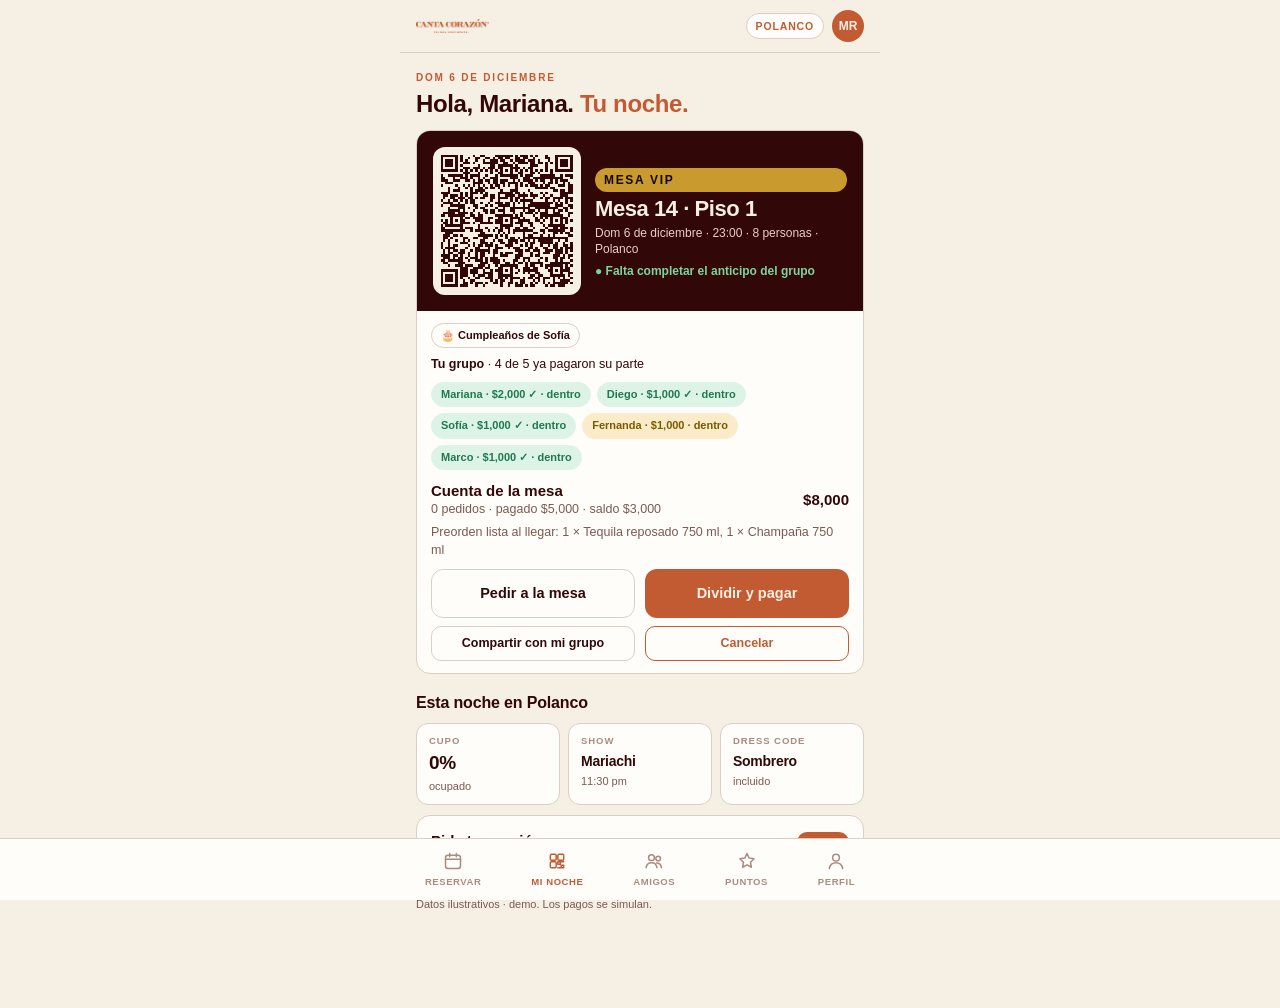
==== cliente/index.html @ 1b64e260 "Demo Canta Corazón: app interna y app del cliente Co-Authored-By: Claude Fable 5.1 <noreply@anthropi" ====
<!doctype html>
<html lang="es-MX">
<head>
<meta charset="utf-8">
<meta name="viewport" content="width=device-width, initial-scale=1, viewport-fit=cover">
<meta name="apple-mobile-web-app-capable" content="yes">
<meta name="apple-mobile-web-app-status-bar-style" content="default">
<meta name="theme-color" content="#F6EFE4">
<title>Canta Corazón · Mi noche</title>
<link rel="manifest" href="manifest.webmanifest">
<link rel="apple-touch-icon" href="../shared/img/apple-touch-icon.png">
<link rel="icon" href="../shared/img/fav.svg">
<link rel="stylesheet" href="../shared/brand.css">
<style>
  body { background: var(--paper); color: var(--ink); }
  #app { max-width: 480px; margin: 0 auto; min-height: 100vh; display: flex; flex-direction: column; background: var(--paper); }
  header.top { position: sticky; top: 0; z-index: 20; background: var(--paper); padding: calc(10px + env(safe-area-inset-top)) 16px 10px 16px; display: flex; align-items: center; justify-content: space-between; border-bottom: 1px solid var(--line); }
  header.top img { height: 14px; display: block; }
  .chip { font-size: 10.5px; font-weight: 700; letter-spacing: .08em; text-transform: uppercase; color: var(--terra); border: 1px solid var(--line); background: var(--white); border-radius: 999px; padding: 5px 9px; }
  .avatar { width: 32px; height: 32px; border-radius: 50%; background: var(--terra); color: var(--paper); font-weight: 800; font-size: 12px; display: grid; place-items: center; border: 0; }
  main { flex: 1; padding: 14px 16px calc(84px + env(safe-area-inset-bottom)) 16px; }
  nav.bottom { position: fixed; bottom: 0; left: 0; right: 0; z-index: 20; background: var(--white); border-top: 1px solid var(--line); padding: 8px 6px calc(8px + env(safe-area-inset-bottom)) 6px; }
  nav.bottom .inner { max-width: 480px; margin: 0 auto; display: flex; justify-content: space-around; }
  nav.bottom button { background: none; border: 0; color: var(--dim); font-size: 9.5px; font-weight: 700; letter-spacing: .06em; text-transform: uppercase; display: flex; flex-direction: column; align-items: center; gap: 4px; padding: 4px 8px; }
  nav.bottom button svg { width: 20px; height: 20px; stroke: currentColor; fill: none; stroke-width: 1.8; stroke-linecap: round; stroke-linejoin: round; }
  nav.bottom button.on { color: var(--terra); }
  h1 { font-size: 24px; line-height: 1.12; font-weight: 800; letter-spacing: -.015em; margin: 6px 0 6px 0; }
  h1 em { font-style: normal; color: var(--terra); }
  h2 { font-size: 16px; font-weight: 800; margin: 18px 0 8px 0; letter-spacing: -.01em; }
  .eyebrow { font-size: 10px; letter-spacing: .18em; text-transform: uppercase; color: var(--terra); font-weight: 700; margin: 4px 0 6px 0; }
  .lead { color: var(--muted); font-size: 14px; margin: 0 0 12px 0; }
  .card { background: var(--white); border: 1px solid var(--line); border-radius: 14px; padding: 14px; }
  .card + .card { margin-top: 10px; }
  .card.ink { background: var(--ink); color: var(--paper); border: 0; }
  .card.salmon { background: var(--salmon); border: 0; }
  .row { display: flex; align-items: center; justify-content: space-between; gap: 10px; }
  .muted { color: var(--muted); } .small { font-size: 12.5px; } .tiny { font-size: 11px; }
  .btn { display: inline-flex; align-items: center; justify-content: center; gap: 8px; border: 0; border-radius: 12px; padding: 13px 16px; font-weight: 700; font-size: 14.5px; background: var(--terra); color: var(--paper); width: 100%; }
  .btn.sec { background: var(--white); color: var(--ink); border: 1px solid var(--line); }
  .btn.ghost { background: transparent; color: var(--terra); border: 1px solid var(--terra); }
  .btn.dark { background: var(--ink); }
  .btn.sm { padding: 8px 12px; font-size: 12.5px; width: auto; border-radius: 10px; }
  .btn:disabled { opacity: .45; }
  .btn.apple { background: #000; color: #fff; }
  .badge { display: inline-block; font-size: 9.5px; letter-spacing: .14em; text-transform: uppercase; font-weight: 800; padding: 4px 9px; border-radius: 999px; }
  .grid2 { display: grid; grid-template-columns: 1fr 1fr; gap: 10px; }
  .grid3 { display: grid; grid-template-columns: 1fr 1fr 1fr; gap: 8px; }
  .kpi { background: var(--white); border: 1px solid var(--line); border-radius: 12px; padding: 10px 12px; }
  .kpi small { display: block; font-size: 9.5px; letter-spacing: .1em; text-transform: uppercase; color: var(--dim); font-weight: 700; margin-bottom: 3px; }
  .kpi b { font-family: var(--num); font-size: 19px; font-weight: 800; letter-spacing: -.02em; }
  .kpi .s { display: block; font-size: 11px; color: var(--muted); margin-top: 2px; }
  .seg { display: flex; background: #EFE3D6; border-radius: 999px; padding: 4px; gap: 2px; }
  .seg button { flex: 1; border: 0; background: transparent; border-radius: 999px; padding: 9px 6px; font-weight: 700; font-size: 12.5px; color: var(--muted); }
  .seg button.on { background: var(--ink); color: var(--paper); }
  .opt { border: 1px solid var(--line); border-radius: 12px; padding: 12px; background: var(--white); display: flex; align-items: center; gap: 10px; }
  .opt.on { border-color: var(--terra); background: #FBEFE8; }
  .opt .dot { width: 12px; height: 12px; border-radius: 50%; flex: 0 0 12px; }
  .opt b { display: block; font-size: 14px; } .opt span { display: block; font-size: 12px; color: var(--muted); }
  .stepper { display: inline-flex; align-items: center; border: 1px solid var(--line); border-radius: 999px; background: var(--white); }
  .stepper button { width: 34px; height: 34px; border: 0; background: transparent; font-size: 18px; color: var(--terra); font-weight: 800; }
  .stepper span { min-width: 28px; text-align: center; font-family: var(--num); font-weight: 800; }
  .item { display: flex; align-items: center; justify-content: space-between; gap: 10px; padding: 10px 0; border-bottom: 1px solid var(--line); }
  .item:last-child { border-bottom: 0; }
  .item .nm b { display: block; font-size: 14px; } .item .nm span { display: block; font-size: 12px; color: var(--muted); }
  .price { font-family: var(--num); font-weight: 800; }
  .plano { background: var(--white); border: 1px solid var(--line); border-radius: 14px; padding: 10px; }
  .plano svg { width: 100%; height: auto; display: block; }
  .leyenda { display: flex; gap: 10px; flex-wrap: wrap; font-size: 11px; color: var(--muted); margin-top: 8px; }
  .leyenda i { display: inline-block; width: 10px; height: 10px; border-radius: 3px; margin-right: 5px; vertical-align: -1px; }
  .qrbox { background: var(--ink); border-radius: 18px; padding: 16px; display: flex; gap: 14px; align-items: center; color: var(--paper); }
  .qrbox .qr { background: var(--paper); border-radius: 12px; padding: 8px; flex: 0 0 auto; }
  .qrbox .qr img, .qrbox .qr canvas { display: block; width: 132px; height: 132px; }
  .qrbox .t b { display: block; font-family: var(--num); font-size: 22px; font-weight: 800; letter-spacing: -.02em; margin-top: 6px; line-height: 1; }
  .qrbox .t span { display: block; font-size: 12px; color: #E9CFC6; margin-top: 5px; line-height: 1.35; }
  .qrbox .t .st { color: #7ED3A0; font-weight: 700; font-size: 12px; margin-top: 6px; }
  .bar { height: 8px; border-radius: 999px; background: #EAD9CC; overflow: hidden; }
  .bar i { display: block; height: 100%; background: var(--terra); }
  .toast { position: fixed; left: 50%; bottom: calc(96px + env(safe-area-inset-bottom)); transform: translateX(-50%); background: var(--ink); color: var(--paper); padding: 10px 16px; border-radius: 999px; font-size: 13px; font-weight: 600; z-index: 60; max-width: 90vw; text-align: center; }
  .sheet-bg { position: fixed; inset: 0; background: rgba(50,7,7,.55); z-index: 50; display: flex; align-items: flex-end; justify-content: center; }
  .sheet { background: var(--paper); width: 100%; max-width: 480px; border-radius: 22px 22px 0 0; padding: 16px 16px calc(18px + env(safe-area-inset-bottom)) 16px; max-height: 88vh; overflow: auto; }
  .sheet.dark { background: #0B0B0B; color: #fff; }
  .handle { width: 42px; height: 5px; border-radius: 3px; background: var(--line); margin: 0 auto 12px auto; }
  .friend { display: flex; align-items: center; gap: 10px; padding: 10px 0; border-bottom: 1px solid var(--line); }
  .friend:last-child { border-bottom: 0; }
  .friend .av { width: 36px; height: 36px; border-radius: 50%; background: var(--salmon); color: var(--ink); font-weight: 800; font-size: 12px; display: grid; place-items: center; flex: 0 0 36px; }
  .friend .nm { flex: 1; } .friend .nm b { display: block; font-size: 14px; } .friend .nm span { display: block; font-size: 12px; color: var(--muted); }
  .check { width: 22px; height: 22px; border-radius: 7px; border: 2px solid var(--line); display: grid; place-items: center; }
  .check.on { background: var(--terra); border-color: var(--terra); color: var(--paper); font-size: 13px; font-weight: 800; }
  .pill { display: inline-block; font-size: 11px; font-weight: 700; padding: 4px 9px; border-radius: 999px; background: var(--white); border: 1px solid var(--line); color: var(--ink); }
  .pill.ok { background: #DDF3E6; border-color: #DDF3E6; color: #1F7A4D; }
  .pill.warn { background: #FBEBC8; border-color: #FBEBC8; color: #7A5A00; }
  .pill.bad { background: #F9D9DB; border-color: #F9D9DB; color: #8B1E25; }
  input.txt, select.txt, textarea.txt { width: 100%; border: 1px solid var(--line); border-radius: 12px; padding: 12px; background: var(--white); color: var(--ink); }
  label.lbl { display: block; font-size: 11px; letter-spacing: .1em; text-transform: uppercase; color: var(--dim); font-weight: 700; margin: 10px 0 5px 0; }
  .steps { display: flex; gap: 6px; margin: 4px 0 12px 0; }
  .steps i { flex: 1; height: 4px; border-radius: 2px; background: var(--line); }
  .steps i.on { background: var(--terra); }
  .empty { text-align: center; color: var(--muted); padding: 30px 10px; }
  .hero { position: relative; border-radius: 16px; overflow: hidden; height: 150px; }
  .hero img { width: 100%; height: 100%; object-fit: cover; display: block; }
  .hero .cap { position: absolute; left: 0; right: 0; bottom: 0; background: var(--ink); color: var(--paper); padding: 8px 12px; font-size: 12px; display: flex; justify-content: space-between; }
  .spin { width: 28px; height: 28px; border: 3px solid #333; border-top-color: #fff; border-radius: 50%; animation: sp 0.9s linear infinite; margin: 0 auto; }
  @keyframes sp { to { transform: rotate(360deg); } }
  .okmark { width: 64px; height: 64px; border-radius: 50%; background: #1F7A4D; color: #fff; display: grid; place-items: center; font-size: 30px; margin: 0 auto; }
  .orderstate { font-size: 11px; font-weight: 700; padding: 3px 8px; border-radius: 999px; background: #EFE3D6; color: var(--muted); }
  .orderstate.preparando { background: #FBEBC8; color: #7A5A00; } .orderstate.entregado { background: #DDF3E6; color: #1F7A4D; } .orderstate.nuevo { background: #F3E4DC; color: var(--rust); }
  .link { color: var(--terra); font-weight: 700; background: none; border: 0; padding: 0; }
</style>
</head>
<body>
<div id="app">
  <header class="top">
    <img src="../shared/img/logo_cream.png" alt="Canta Corazón">
    <div style="display:flex; gap:8px; align-items:center;">
      <span class="chip" id="chipSuc">Polanco</span>
      <button class="avatar" id="btnUser" title="Cambiar de usuario (demo)">M</button>
    </div>
  </header>
  <main id="main"></main>
  <nav class="bottom"><div class="inner" id="nav"></div></nav>
</div>
<div id="overlay"></div>
<div id="toast"></div>

<script src="../shared/vendor/qrcode.min.js"></script>
<script src="../shared/core.js"></script>
<script>
(function () {
  'use strict';
  const $ = (s, r = document) => r.querySelector(s);
  const h = (html) => { const t = document.createElement('template'); t.innerHTML = html.trim(); return t.content.firstChild; };
  const esc = (s) => String(s == null ? '' : s).replace(/[&<>"']/g, c => ({ '&': '&amp;', '<': '&lt;', '>': '&gt;', '"': '&quot;', "'": '&#39;' }[c]));
  const money = CC.money;

  // ── sesión de usuario (por pestaña, para poder ser dos amigos a la vez) ──
  const qsUser = new URLSearchParams(location.search).get('user'); if (qsUser) sessionStorage.setItem('cc_user', qsUser);
  let userId = sessionStorage.getItem('cc_user') || 'c1';
  let sucId = sessionStorage.getItem('cc_suc') || 's1';
  const user = () => CC.cliente(userId) || CC.db.clientes[0];
  const setUser = (id) => { userId = id; sessionStorage.setItem('cc_user', id); render(); };
  const setSuc = (id) => { sucId = id; sessionStorage.setItem('cc_suc', id); render(); };

  let view = location.hash.replace('#', '') || 'noche';
  let toastT = null;
  function toast(msg) { const t = $('#toast'); t.innerHTML = `<div class="toast">${esc(msg)}</div>`; clearTimeout(toastT); toastT = setTimeout(() => t.innerHTML = '', 2600); }
  function sheet(html, dark = false) { const o = $('#overlay'); o.innerHTML = `<div class="sheet-bg" id="sheetBg"><div class="sheet ${dark ? 'dark' : ''}">${dark ? '' : '<div class="handle"></div>'}${html}</div></div>`; $('#sheetBg').addEventListener('click', (e) => { if (e.target.id === 'sheetBg') closeSheet(); }); return o.firstChild; }
  function closeSheet() { $('#overlay').innerHTML = ''; }

  const NAV = [
    ['reservar', 'Reservar', '<svg viewBox="0 0 24 24"><rect x="3" y="5" width="18" height="16" rx="3"/><path d="M8 3v4M16 3v4M3 10h18"/></svg>'],
    ['noche', 'Mi noche', '<svg viewBox="0 0 24 24"><rect x="4" y="4" width="7" height="7" rx="1.5"/><rect x="13" y="4" width="7" height="7" rx="1.5"/><rect x="4" y="13" width="7" height="7" rx="1.5"/><path d="M13 13h3v3h-3zM17 17h3v3h-3zM17 13h3M13 20h3"/></svg>'],
    ['amigos', 'Amigos', '<svg viewBox="0 0 24 24"><circle cx="9" cy="8" r="3.5"/><circle cx="17" cy="9" r="2.8"/><path d="M2.5 20c.5-4 3.5-6 6.5-6s6 2 6.5 6M15 14.5c2.8 0 5.5 1.6 6 5.5"/></svg>'],
    ['recompensas', 'Puntos', '<svg viewBox="0 0 24 24"><path d="M12 3l2.6 5.5 6 .8-4.4 4.2 1.1 6-5.3-2.9L6.7 19.5l1.1-6L3.4 9.3l6-.8z"/></svg>'],
    ['perfil', 'Perfil', '<svg viewBox="0 0 24 24"><circle cx="12" cy="8" r="4"/><path d="M4 21c.8-4.5 4-7 8-7s7.2 2.5 8 7"/></svg>']
  ];
  function renderNav() { $('#nav').innerHTML = NAV.map(([id, l, ic]) => `<button data-v="${id}" class="${view === id ? 'on' : ''}">${ic}<span>${l}</span></button>`).join(''); $('#nav').querySelectorAll('button').forEach(b => b.onclick = () => { view = b.dataset.v; location.hash = view; render(); }); }

  // ── datos derivados del usuario ──
  function misReservasHoy() { const u = user(); return CC.db.reservas.filter(r => r.fecha === CC.hoy() && r.estado !== 'liberada' && (r.clienteId === u.id || (r.grupo || []).some(g => g.clienteId === u.id))); }
  function enLocal(clienteId) { const c = CC.cliente(clienteId); return CC.db.accesos.some(a => a.fecha === CC.hoy() && a.nombre === c.nombre) || CC.db.reservas.some(r => r.fecha === CC.hoy() && r.estado === 'sentada' && (r.clienteId === clienteId || (r.grupo || []).some(g => g.clienteId === clienteId))); }

  // ═══════════════ MI NOCHE ═══════════════
  function vNoche() {
    const u = user(); const res = misReservasHoy(); const s = CC.suc(sucId); const n = CC.M.noche(sucId);
    const parts = [];
    parts.push(`<div class="eyebrow">${esc(CC.fechaLarga(CC.hoy()))}</div><h1>Hola, ${esc(u.nombre.split(' ')[0])}. <em>Tu noche.</em></h1>`);
    if (!res.length) {
      parts.push(`<div class="hero"><img src="../shared/img/meta.jpg" alt=""><div class="cap"><span>${esc(s.nombre)} · esta noche</span><span>Mariachi 11:30 pm</span></div></div>
      <div class="card" style="margin-top:12px;"><b>Todavía no tienes mesa ni cover para hoy.</b><p class="muted small" style="margin:6px 0 12px 0;">Reserva tu mesa en el plano del local, o compra tu cover, y tu QR llega aquí mismo.</p><button class="btn" id="goReservar">Reservar para esta noche</button></div>`);
    }
    res.forEach(r => parts.push(cardReserva(r)));
    parts.push(`<h2>Esta noche en ${esc(s.nombre)}</h2><div class="grid3">
      ${CC.db.config.cupoVisible ? `<div class="kpi"><small>Cupo</small><b class="num">${n.ocupPct.toFixed(0)}%</b><span class="s">ocupado</span></div>` : ''}
      <div class="kpi"><small>Show</small><b style="font-size:14px;">Mariachi</b><span class="s">11:30 pm</span></div>
      <div class="kpi"><small>Dress code</small><b style="font-size:14px;">Sombrero</b><span class="s">incluido</span></div></div>`);
    parts.push(`<div class="card" style="margin-top:10px;"><div class="row"><div><b>Pide tu canción</b><div class="muted small">Una dedicatoria con el mariachi, en pantalla y a tu nombre.</div></div><button class="btn sm" id="btnCancion">${money(CC.prod('x_cancion').precio)}</button></div></div>`);
    parts.push(`<p class="tiny muted" style="margin-top:14px;">Datos ilustrativos · demo. Los pagos se simulan.</p>`);
    $('#main').innerHTML = parts.join('');
    const g = $('#goReservar'); if (g) g.onclick = () => { view = 'reservar'; location.hash = view; render(); };
    $('#btnCancion').onclick = () => sheetCancion();
    res.forEach(r => wireReserva(r));
  }
  function cardReserva(r) {
    const u = user(); const mesa = r.mesaId ? CC.mesa(r.mesaId) : null; const tipo = CC.TIPOS_QR[r.tipo]; const s = CC.suc(r.suc);
    const miParte = (r.grupo || []).find(g => g.clienteId === u.id);
    const soyTitular = r.clienteId === u.id;
    const pagadoTotal = (r.grupo && r.grupo.length) ? r.grupo.reduce((a, g) => a + g.pagado, 0) : r.pagado;
    const cta = CC.M.cuentaMesa(r.id);
    const estadoTxt = r.estado === 'sentada' ? 'Ya estás dentro · mesa asignada' : r.estado === 'confirmada' ? (pagadoTotal >= (r.anticipo || 0) ? 'Anticipo pagado · muestra este QR en la puerta' : 'Falta completar el anticipo del grupo') : r.estado === 'pendiente' ? 'Pago en caja pendiente · tu lugar está apartado' : r.estado;
    return `<div class="card" style="padding:0; overflow:hidden; margin-top:12px;" data-res="${r.id}">
      <div class="qrbox" style="border-radius:0;">
        <div class="qr" id="qr_${r.id}"></div>
        <div class="t"><span class="badge" style="background:${tipo.color}; color:${tipo.texto};">${tipo.nombre}</span>
          <b>${mesa ? 'Mesa ' + mesa.num + ' · Piso ' + mesa.piso : (r.tipo === 'cover' ? 'Cover' : 'Barra')}</b>
          <span>${esc(CC.fechaLarga(r.fecha))} · ${esc(r.hora || '')} · ${r.personas} personas · ${esc(s.nombre)}</span>
          <span class="st">● ${esc(estadoTxt)}</span></div>
      </div>
      <div style="padding:12px 14px;">
        ${r.motivo ? `<div class="pill" style="margin-bottom:8px;">🎂 ${esc(r.motivo)}</div>` : ''}
        ${r.grupo && r.grupo.length ? `<div class="small" style="margin-bottom:8px;"><b>Tu grupo</b> · ${r.grupo.filter(g => g.pagado >= g.parte).length} de ${r.grupo.length} ya pagaron su parte</div>
          <div style="display:flex; gap:6px; flex-wrap:wrap; margin-bottom:10px;">${r.grupo.map(g => { const c = CC.cliente(g.clienteId); return `<span class="pill ${g.pagado >= g.parte ? 'ok' : 'warn'}">${esc(c.nombre.split(' ')[0])} · ${money(g.parte)}${g.pagado >= g.parte ? ' ✓' : ''}${enLocal(g.clienteId) ? ' · dentro' : ''}</span>`; }).join('')}</div>` : ''}
        ${miParte && miParte.pagado < miParte.parte ? `<button class="btn" data-act="pagarparte">Pagar mi parte · ${money(miParte.parte - miParte.pagado)}</button>` : ''}
        ${mesa ? `<div class="row" style="margin-top:8px;"><div><b>Cuenta de la mesa</b><div class="muted small">${cta.items.length} pedidos · pagado ${money(cta.pagado)} · saldo ${money(cta.saldo)}</div></div><b class="price">${money(cta.total)}</b></div>
        ${cta.items.length ? `<div style="margin-top:6px;">${cta.items.slice(-4).map(i => `<div class="item"><div class="nm"><b>${i.cant} × ${esc(i.nombre)}</b><span>${esc(i.hora)} · ${esc((CC.cliente(i.porClienteId) || {}).nombre || '').split(' ')[0]}</span></div><span class="orderstate ${i.estado}">${i.estado}</span></div>`).join('')}</div>` : ''}
        ${(r.preorden || []).length ? `<div class="small muted" style="margin-top:6px;">Preorden lista al llegar: ${r.preorden.map(p => p.cant + ' × ' + esc(CC.prod(p.prodId).nombre)).join(', ')}</div>` : ''}
        <div class="grid2" style="margin-top:10px;">
          <button class="btn sec" data-act="pedir">Pedir a la mesa</button>
          <button class="btn" data-act="cuenta">Dividir y pagar</button>
        </div>` : ''}
        <div class="grid2" style="margin-top:8px;">
          <button class="btn sec sm" data-act="compartir" style="width:100%;">Compartir con mi grupo</button>
          ${soyTitular && r.estado !== 'sentada' ? `<button class="btn ghost sm" data-act="cancelar" style="width:100%;">Cancelar</button>` : `<button class="btn ghost sm" data-act="wallet" style="width:100%;">Agregar a Wallet</button>`}
        </div>
      </div></div>`;
  }
  async function wireReserva(r) {
    const el = $(`[data-res="${r.id}"]`); if (!el) return;
    const box = $(`#qr_${r.id}`); const token = await CC.tokenQR(r); box.innerHTML = '';
    new QRCode(box, { text: token, width: 132, height: 132, colorDark: '#320707', colorLight: '#F6EFE4', correctLevel: QRCode.CorrectLevel.M });
    box.title = token;
    el.querySelectorAll('[data-act]').forEach(b => b.onclick = () => {
      const a = b.dataset.act;
      if (a === 'pedir') sheetPedir(r);
      if (a === 'cuenta') sheetCuenta(r);
      if (a === 'pagarparte') { const g = r.grupo.find(x => x.clienteId === user().id); sheetPago(g.parte - g.pagado, 'Tu parte de la mesa ' + (CC.mesa(r.mesaId) || {}).num, (metodo, estado) => { g.pagado = g.parte; g.metodo = metodo; CC.registrarPago({ suc: r.suc, clienteId: user().id, reservaId: r.id, concepto: 'Parte de mesa ' + (CC.mesa(r.mesaId) || {}).num, monto: g.parte, metodo, estado }); if (r.grupo.every(x => x.pagado >= x.parte)) r.pagado = r.anticipo; CC.save(); toast('Listo, tu parte quedó pagada'); render(); }); }
      if (a === 'compartir') { const url = location.href.split('#')[0] + '#noche'; if (navigator.share) navigator.share({ title: 'Nuestra mesa en Canta Corazón', text: 'Mesa ' + (CC.mesa(r.mesaId) || {}).num + ' esta noche. Entra con tu QR desde la app.', url }).catch(() => { }); else { navigator.clipboard && navigator.clipboard.writeText(url); toast('Link copiado para tu grupo'); } }
      if (a === 'wallet') toast('En la fase real: pase para Apple Wallet y Google Wallet');
      if (a === 'cancelar') { if (confirm('¿Cancelar tu reserva? El anticipo se devuelve según la política del local.')) { r.estado = 'liberada'; CC.log('app', 'Reserva cancelada ' + r.nombre); CC.save(); toast('Reserva cancelada'); render(); } }
    });
  }

  // ═══════════════ PEDIR A LA MESA ═══════════════
  function sheetPedir(r) {
    const cats = [['trago', 'Coctelería'], ['botella', 'Botellas'], ['cerveza', 'Cerveza y más'], ['comida', 'Cocina'], ['extra', 'Extras']];
    let cat = 'trago'; const carrito = {};
    const draw = () => {
      const prods = CC.db.productos.filter(p => p.cat === cat && p.id !== 'x_cancion');
      const total = Object.entries(carrito).reduce((a, [id, c]) => a + CC.prod(id).precio * c, 0);
      $('#sheetBody').innerHTML = `<div class="seg" style="margin-bottom:10px; overflow:auto;">${cats.map(([id, l]) => `<button data-cat="${id}" class="${cat === id ? 'on' : ''}">${l}</button>`).join('')}</div>
        ${prods.map(p => `<div class="item"><div class="nm"><b>${esc(p.nombre)}</b><span>${esc(p.desc || '')} ${p.desc ? '· ' : ''}${money(p.precio)}</span></div><div class="stepper"><button data-m="${p.id}">−</button><span>${carrito[p.id] || 0}</span><button data-p="${p.id}">+</button></div></div>`).join('')}
        <button class="btn" id="btnPedir" ${total ? '' : 'disabled'} style="margin-top:12px;">Pedir ahora · ${money(total)}</button>
        <p class="tiny muted" style="text-align:center; margin:8px 0 0 0;">Llega a tu mesa sin llamar a un mesero. Se carga a la cuenta de la mesa.</p>`;
      $('#sheetBody').querySelectorAll('[data-cat]').forEach(b => b.onclick = () => { cat = b.dataset.cat; draw(); });
      $('#sheetBody').querySelectorAll('[data-p]').forEach(b => b.onclick = () => { carrito[b.dataset.p] = (carrito[b.dataset.p] || 0) + 1; draw(); });
      $('#sheetBody').querySelectorAll('[data-m]').forEach(b => b.onclick = () => { if (carrito[b.dataset.m]) { carrito[b.dataset.m]--; if (!carrito[b.dataset.m]) delete carrito[b.dataset.m]; } draw(); });
      const bp = $('#btnPedir'); if (bp) bp.onclick = () => { const items = Object.entries(carrito).map(([id, c]) => ({ prodId: id, cant: c, precio: CC.prod(id).precio, porClienteId: user().id })); CC.crearPedido({ suc: r.suc, mesaId: r.mesaId, reservaId: r.id, items, origen: 'app' }); closeSheet(); toast('Pedido enviado a la barra'); render(); };
    };
    sheet(`<div class="row"><b>Pedir a la mesa ${(CC.mesa(r.mesaId) || {}).num}</b><button class="link" id="cls">Cerrar</button></div><div id="sheetBody" style="margin-top:8px;"></div>`);
    $('#cls').onclick = closeSheet; draw();
  }

  // ═══════════════ DIVIDIR Y PAGAR ═══════════════
  function sheetCuenta(r) {
    const cta = CC.M.cuentaMesa(r.id); const grupo = (r.grupo && r.grupo.length ? r.grupo.map(g => g.clienteId) : [r.clienteId]);
    let modo = 'iguales'; let propina = 10;
    const draw = () => {
      const saldo = cta.saldo; const porPersona = saldo / grupo.length; const tip = saldo * propina / 100;
      const porConsumo = {}; grupo.forEach(id => porConsumo[id] = 0); cta.items.forEach(i => { if (porConsumo[i.porClienteId] != null) porConsumo[i.porClienteId] += i.precio * i.cant; else porConsumo[r.clienteId] += i.precio * i.cant; });
      const miMonto = modo === 'iguales' ? porPersona : (porConsumo[user().id] || 0);
      $('#sheetBody').innerHTML = `<div class="card" style="margin-bottom:10px;"><div class="row"><span class="muted">Consumo de la mesa</span><b class="price">${money(cta.total)}</b></div><div class="row"><span class="muted">Ya pagado (anticipo y partes)</span><b class="price">${money(cta.pagado)}</b></div><div class="row" style="border-top:1px solid var(--line); padding-top:8px; margin-top:6px;"><b>Saldo</b><b class="price">${money(saldo)}</b></div></div>
        <label class="lbl">Cómo dividimos</label>
        <div class="seg"><button data-modo="iguales" class="${modo === 'iguales' ? 'on' : ''}">Partes iguales</button><button data-modo="consumo" class="${modo === 'consumo' ? 'on' : ''}">Lo que cada quien pidió</button></div>
        <div style="margin-top:10px;">${grupo.map(id => { const c = CC.cliente(id); const m = modo === 'iguales' ? porPersona : porConsumo[id]; return `<div class="friend"><div class="av">${CC.iniciales(c.nombre)}</div><div class="nm"><b>${esc(c.nombre)}${id === user().id ? ' (tú)' : ''}</b><span>${modo === 'iguales' ? '1 de ' + grupo.length : 'Por consumo'}</span></div><b class="price">${money(m)}</b></div>`; }).join('')}</div>
        <label class="lbl">Propina</label><div class="seg">${[0, 10, 15, 20].map(p => `<button data-tip="${p}" class="${propina === p ? 'on' : ''}">${p}%</button>`).join('')}</div>
        <button class="btn" id="btnPagar" style="margin-top:12px;" ${saldo <= 0 ? 'disabled' : ''}>Pagar mi parte · ${money(miMonto + miMonto * propina / 100)}</button>
        <button class="btn sec" id="btnSolic" style="margin-top:8px;">Pedir a cada quien su parte</button>
        <p class="tiny muted" style="text-align:center; margin:8px 0 0 0;">Cada quien paga con su método. Si alguien no paga en 48 horas, el saldo recae en el anfitrión.</p>`;
      $('#sheetBody').querySelectorAll('[data-modo]').forEach(b => b.onclick = () => { modo = b.dataset.modo; draw(); });
      $('#sheetBody').querySelectorAll('[data-tip]').forEach(b => b.onclick = () => { propina = Number(b.dataset.tip); draw(); });
      $('#btnPagar').onclick = () => { closeSheet(); sheetPago(miMonto + miMonto * propina / 100, 'Mi parte de la cuenta · mesa ' + (CC.mesa(r.mesaId) || {}).num, (metodo, estado) => { CC.registrarPago({ suc: r.suc, clienteId: user().id, reservaId: r.id, concepto: 'Cuenta mesa ' + (CC.mesa(r.mesaId) || {}).num, monto: Math.round(miMonto), metodo, estado, propina: Math.round(miMonto * propina / 100) }); toast('Pago registrado'); render(); }); };
      $('#btnSolic').onclick = () => { closeSheet(); toast('Solicitudes enviadas a tu grupo por WhatsApp'); };
    };
    sheet(`<div class="row"><b>Dividir y pagar</b><button class="link" id="cls">Cerrar</button></div><div id="sheetBody" style="margin-top:8px;"></div>`);
    $('#cls').onclick = closeSheet; draw();
  }

  // ═══════════════ PAGO (simulado) ═══════════════
  function sheetPago(monto, concepto, onOk) {
    const draw = (metodo) => {
      const body = $('#payBody');
      if (metodo === 'applepay') { body.innerHTML = `<div class="sheet dark" style="padding:0; background:transparent;"><div style="background:#0B0B0B; border-radius:18px; padding:18px; color:#fff;"><div class="row"><b style="font-size:16px;"> Pay</b><span class="small" style="color:#aaa;">•••• 4821</span></div><div class="row" style="margin-top:14px; border-top:1px solid #222; padding-top:12px;"><span style="color:#aaa;">Canta Corazón</span><b class="price" style="font-size:20px;">${money(monto)}</b></div><div class="small" style="color:#aaa; margin-top:4px;">${esc(concepto)}</div><div id="payState" style="margin-top:18px; text-align:center;"><button class="btn apple" id="btnFace" style="background:#fff; color:#000;">Confirmar con Face ID</button></div></div></div>`; $('#btnFace').onclick = () => { $('#payState').innerHTML = '<div class="spin"></div><div class="small" style="color:#aaa; margin-top:8px;">Procesando…</div>'; setTimeout(() => { $('#payState').innerHTML = '<div class="okmark">✓</div><div style="margin-top:8px; font-weight:700;">Listo</div>'; setTimeout(() => { closeSheet(); onOk('applepay', 'aprobado'); }, 700); }, 1300); }; }
      if (metodo === 'tarjeta') { body.innerHTML = `<label class="lbl">Número de tarjeta</label><input class="txt" value="4242 4242 4242 4242"><div class="grid2"><div><label class="lbl">Vence</label><input class="txt" value="09/29"></div><div><label class="lbl">CVV</label><input class="txt" value="•••"></div></div><button class="btn" id="btnCard" style="margin-top:12px;">Pagar ${money(monto)}</button>`; $('#btnCard').onclick = () => { $('#btnCard').innerHTML = 'Procesando…'; setTimeout(() => { closeSheet(); onOk('tarjeta', 'aprobado'); }, 1200); }; }
      if (metodo === 'spei') { body.innerHTML = `<div class="card"><div class="small muted">Transfiere a</div><b>CLABE 012 180 0015 4321 8765 43</b><div class="small muted" style="margin-top:6px;">Referencia</div><b class="num">CC-${String(Date.now()).slice(-6)}</b><div class="small muted" style="margin-top:6px;">Monto exacto</div><b class="price">${money(monto)}</b></div><button class="btn" id="btnSpei" style="margin-top:12px;">Ya transferí</button><p class="tiny muted" style="text-align:center; margin-top:8px;">Se confirma automáticamente al llegar el depósito.</p>`; $('#btnSpei').onclick = () => { closeSheet(); onOk('spei', 'aprobado'); }; }
      if (metodo === 'efectivo') { body.innerHTML = `<div class="card"><b>Pagas en caja al llegar</b><p class="small muted" style="margin:6px 0 0 0;">Tu lugar queda apartado hasta las 11:00 pm. El cajero confirma el pago en el sistema y tu QR se activa por completo.</p></div><button class="btn" id="btnCash" style="margin-top:12px;">Apartar y pagar en caja</button>`; $('#btnCash').onclick = () => { closeSheet(); onOk('efectivo', 'pendiente_caja'); }; }
    };
    sheet(`<div class="row"><b>Pagar ${money(monto)}</b><button class="link" id="cls">Cerrar</button></div><div class="small muted">${esc(concepto)}</div>
      <div class="grid2" style="margin-top:12px;"><button class="btn apple" data-pm="applepay"> Pay</button><button class="btn sec" data-pm="tarjeta">Tarjeta</button><button class="btn sec" data-pm="spei">Transferencia SPEI</button><button class="btn sec" data-pm="efectivo">Efectivo en caja</button></div>
      <div id="payBody" style="margin-top:12px;"></div>`);
    $('#cls').onclick = closeSheet;
    document.querySelectorAll('[data-pm]').forEach(b => b.onclick = () => draw(b.dataset.pm));
    draw('applepay');
  }

  // ═══════════════ CANCIÓN ═══════════════
  function sheetCancion() {
    const res = misReservasHoy().find(r => r.mesaId);
    sheet(`<div class="row"><b>Pide tu canción</b><button class="link" id="cls">Cerrar</button></div>
      <label class="lbl">Canción</label><input class="txt" id="cSong" placeholder="Amor eterno, El Rey, Como la flor…">
      <label class="lbl">Dedicatoria (aparece en pantalla)</label><textarea class="txt" id="cDed" rows="2" placeholder="Para Sofía, de todos nosotros"></textarea>
      <button class="btn" id="cGo" style="margin-top:12px;">Pedir con el mariachi · ${money(CC.prod('x_cancion').precio)}</button>`);
    $('#cls').onclick = closeSheet;
    $('#cGo').onclick = () => { const song = $('#cSong').value.trim(); if (!song) { toast('Escribe la canción'); return; } closeSheet(); sheetPago(CC.prod('x_cancion').precio, 'Dedicatoria: ' + song, (metodo, estado) => { CC.db.canciones.push({ id: CC.uid('sg'), suc: sucId, mesaId: res ? res.mesaId : null, cancion: song, dedicatoria: $('#cDed') ? '' : '', monto: CC.prod('x_cancion').precio, estado: 'en cola', hora: CC.ahoraHM(), clienteId: user().id }); CC.registrarPago({ suc: sucId, clienteId: user().id, reservaId: res ? res.id : null, concepto: 'Dedicatoria: ' + song, monto: CC.prod('x_cancion').precio, metodo, estado }); CC.save(); toast('Tu canción entró a la cola del mariachi'); render(); }); };
  }

  // ═══════════════ RESERVAR ═══════════════
  const R = { paso: 1, suc: null, tipo: 'mesa', personas: 4, piso: 1, mesaId: null, pre: {}, amigos: [], hora: '22:30', motivo: '' };
  function vReservar() {
    R.suc = R.suc || sucId; const s = CC.suc(R.suc);
    const pasos = ['Qué', 'Dónde', 'Preorden', 'Grupo y pago'];
    let body = `<div class="eyebrow">Reservar · ${esc(CC.fechaLarga(CC.hoy()))}</div><h1>${R.paso === 1 ? 'Tu noche, <em>a tu medida.</em>' : R.paso === 2 ? 'Escoge tu mesa <em>en el plano.</em>' : R.paso === 3 ? 'Botellas listas <em>al llegar.</em>' : 'Divide y <em>paga.</em>'}</h1>
      <div class="steps">${pasos.map((p, i) => `<i class="${i < R.paso ? 'on' : ''}"></i>`).join('')}</div>`;
    if (R.paso === 1) {
      body += `<label class="lbl">Sucursal</label><div class="seg">${CC.SUCURSALES().map(x => `<button data-suc="${x.id}" class="${R.suc === x.id ? 'on' : ''}">${esc(x.nombre)}</button>`).join('')}</div>
        <label class="lbl">Qué quieres</label>
        <div style="display:grid; gap:8px;">${[['cover', 'Cover', 'Entrada general · ' + money(CC.PRECIOS().cover)], ['barra', 'Barra', 'Acceso con consumo en barra · ' + money(CC.PRECIOS().barra)], ['mesa', 'Mesa', 'Anticipo desde ' + money(3000) + ' · consumo mínimo'], ['vip', 'Mesa VIP', 'Anticipo desde ' + money(6000) + ' · frente al escenario o salón']].map(([id, n, d]) => `<div class="opt ${R.tipo === id ? 'on' : ''}" data-tipo="${id}"><span class="dot" style="background:${CC.TIPOS_QR[id].color}"></span><div><b>${n}</b><span>${d}</span></div></div>`).join('')}</div>
        <label class="lbl">Cuántos van</label><div class="row"><div class="stepper"><button id="pMenos">−</button><span id="pNum">${R.personas}</span><button id="pMas">+</button></div><div class="small muted">Incluyéndote</div></div>
        <label class="lbl">Hora de llegada</label><div class="seg">${['21:00', '22:30', '23:30', '00:30'].map(hh => `<button data-hora="${hh}" class="${R.hora === hh ? 'on' : ''}">${hh}</button>`).join('')}</div>
        <label class="lbl">Motivo (opcional)</label><input class="txt" id="motivo" placeholder="Cumpleaños, despecho, celebración…" value="${esc(R.motivo)}">
        <button class="btn" id="next" style="margin-top:14px;">Continuar</button>`;
    }
    if (R.paso === 2) {
      const pisos = Array.from({ length: s.pisos }, (_, i) => i + 1);
      body += `<div class="seg" style="margin-bottom:10px;">${pisos.map(p => `<button data-piso="${p}" class="${R.piso === p ? 'on' : ''}">Piso ${p}</button>`).join('')}</div>
        <div class="plano">${svgPlano(R.suc, R.piso, R.mesaId, true)}<div class="leyenda"><span><i style="background:var(--white); border:1px solid var(--terra);"></i>Libre</span><span><i style="background:var(--salmon);"></i>Apartada</span><span><i style="background:var(--ink);"></i>Ocupada</span><span><i style="background:var(--white); border:2px solid var(--gold);"></i>VIP</span><span><i style="background:var(--terra);"></i>Tu selección</span></div></div>
        <div id="mesaInfo" style="margin-top:10px;">${R.mesaId ? infoMesa(CC.mesa(R.mesaId)) : '<div class="card muted small">Toca una mesa libre para ver capacidad, consumo mínimo y anticipo.</div>'}</div>
        <div class="grid2" style="margin-top:12px;"><button class="btn sec" id="back">Atrás</button><button class="btn" id="next" ${R.mesaId ? '' : 'disabled'}>Continuar</button></div>`;
    }
    if (R.paso === 3) {
      const prods = CC.db.productos.filter(p => p.cat === 'botella' || p.id === 'x_sombrero' || p.id === 'x_pastel');
      const total = Object.entries(R.pre).reduce((a, [id, c]) => a + CC.prod(id).precio * c, 0);
      body += `<p class="lead">Lo que pidas ahora te espera servido en la mesa. Cuenta para tu consumo mínimo.</p>
        ${prods.map(p => `<div class="item"><div class="nm"><b>${esc(p.nombre)}</b><span>${money(p.precio)}${p.cat === 'botella' ? ' · preventa' : ''}</span></div><div class="stepper"><button data-m="${p.id}">−</button><span>${R.pre[p.id] || 0}</span><button data-p="${p.id}">+</button></div></div>`).join('')}
        <div class="row" style="margin-top:10px;"><b>Preorden</b><b class="price">${money(total)}</b></div>
        <div class="grid2" style="margin-top:12px;"><button class="btn sec" id="back">Atrás</button><button class="btn" id="next">${total ? 'Continuar' : 'Sin preorden, continuar'}</button></div>`;
    }
    if (R.paso === 4) {
      const mesa = R.mesaId ? CC.mesa(R.mesaId) : null; const u = user();
      const anticipo = mesa ? mesa.anticipo : (R.tipo === 'cover' ? CC.PRECIOS().cover * R.personas : CC.PRECIOS().barra * R.personas);
      const pre = Object.entries(R.pre).reduce((a, [id, c]) => a + CC.prod(id).precio * c, 0);
      const total = anticipo + pre; const n = 1 + R.amigos.length; const parte = Math.ceil(total / n);
      body += `<div class="card"><div class="row"><div><b>${mesa ? 'Mesa ' + mesa.num + ' · Piso ' + mesa.piso + (mesa.salon ? ' · ' + mesa.salon : '') : CC.TIPOS_QR[R.tipo].nombre}</b><div class="small muted">${esc(s.nombre)} · ${R.hora} · ${R.personas} personas</div></div><span class="badge" style="background:${CC.TIPOS_QR[mesa ? mesa.tipo : R.tipo].color}; color:${CC.TIPOS_QR[mesa ? mesa.tipo : R.tipo].texto}">${CC.TIPOS_QR[mesa ? mesa.tipo : R.tipo].nombre}</span></div>
        <div class="item" style="margin-top:6px;"><span class="muted">${mesa ? 'Anticipo de mesa' : 'Accesos'}</span><b class="price">${money(anticipo)}</b></div>
        ${pre ? `<div class="item"><span class="muted">Preorden</span><b class="price">${money(pre)}</b></div>` : ''}
        <div class="item"><b>Total a pagar hoy</b><b class="price">${money(total)}</b></div>
        ${mesa ? `<div class="tiny muted" style="margin-top:6px;">Consumo mínimo de la mesa: ${money(mesa.minimo)}. El anticipo y la preorden cuentan.</div>` : ''}</div>
        <h2>Dividir con amigos</h2>
        <div class="card" style="padding:6px 14px;">${u.amigos.map(id => { const c = CC.cliente(id); const on = R.amigos.includes(id); return `<div class="friend" data-amigo="${id}"><div class="av">${CC.iniciales(c.nombre)}</div><div class="nm"><b>${esc(c.nombre)}</b><span>${c.nivel === 'vip' ? 'Cliente VIP · ' : ''}${c.visitas} visitas</span></div><div class="check ${on ? 'on' : ''}">${on ? '✓' : ''}</div></div>`; }).join('')}</div>
        <div class="card salmon" style="margin-top:10px;"><div class="row"><div><b>${n === 1 ? 'Pagas todo tú' : 'Entre ' + n + ' personas'}</b><div class="small">${n === 1 ? 'Puedes dividir después desde Mi noche.' : 'Tú pagas tu parte ahora; a cada amigo le llega su solicitud por WhatsApp y en su app.'}</div></div><b class="price">${money(parte)}<span class="small" style="font-weight:600;"> c/u</span></b></div></div>
        <div class="grid2" style="margin-top:12px;"><button class="btn sec" id="back">Atrás</button><button class="btn" id="pay">Pagar ${money(parte)}</button></div>`;
    }
    $('#main').innerHTML = body;
    // wiring
    document.querySelectorAll('[data-suc]').forEach(b => b.onclick = () => { R.suc = b.dataset.suc; R.mesaId = null; R.piso = 1; setSuc(R.suc); });
    document.querySelectorAll('[data-tipo]').forEach(b => b.onclick = () => { R.tipo = b.dataset.tipo; render(); });
    document.querySelectorAll('[data-hora]').forEach(b => b.onclick = () => { R.hora = b.dataset.hora; render(); });
    document.querySelectorAll('[data-piso]').forEach(b => b.onclick = () => { R.piso = Number(b.dataset.piso); R.mesaId = null; render(); });
    const pm = $('#pMenos'), pp = $('#pMas'); if (pm) pm.onclick = () => { R.personas = Math.max(1, R.personas - 1); render(); }; if (pp) pp.onclick = () => { R.personas = Math.min(16, R.personas + 1); render(); };
    const mo = $('#motivo'); if (mo) mo.oninput = () => R.motivo = mo.value;
    document.querySelectorAll('[data-p]').forEach(b => b.onclick = () => { R.pre[b.dataset.p] = (R.pre[b.dataset.p] || 0) + 1; render(); });
    document.querySelectorAll('[data-m]').forEach(b => b.onclick = () => { if (R.pre[b.dataset.m]) { R.pre[b.dataset.m]--; if (!R.pre[b.dataset.m]) delete R.pre[b.dataset.m]; } render(); });
    document.querySelectorAll('[data-amigo]').forEach(b => b.onclick = () => { const id = b.dataset.amigo; R.amigos = R.amigos.includes(id) ? R.amigos.filter(x => x !== id) : R.amigos.concat(id); render(); });
    document.querySelectorAll('[data-mesa]').forEach(el => el.addEventListener('click', () => { const m = CC.mesa(el.dataset.mesa); if (estadoMesa(m) !== 'libre') { toast('Esa mesa ya está ' + estadoMesa(m)); return; } R.mesaId = m.id; R.tipo = m.tipo; render(); }));
    const nx = $('#next'); if (nx) nx.onclick = () => { if (R.paso === 1 && (R.tipo === 'cover' || R.tipo === 'barra')) { R.mesaId = null; R.paso = 4; } else R.paso++; render(); };
    const bk = $('#back'); if (bk) bk.onclick = () => { if (R.paso === 4 && (R.tipo === 'cover' || R.tipo === 'barra')) R.paso = 1; else R.paso--; render(); };
    const py = $('#pay'); if (py) py.onclick = confirmarReserva;
  }
  function estadoMesa(m) { const r = CC.db.reservas.find(x => x.mesaId === m.id && x.fecha === CC.hoy() && (x.estado === 'confirmada' || x.estado === 'sentada' || x.estado === 'pendiente')); if (!r) return 'libre'; return r.estado === 'sentada' ? 'ocupada' : 'apartada'; }
  function infoMesa(m) { return `<div class="card"><div class="row"><div><b>Mesa ${m.num} · Piso ${m.piso}${m.salon ? ' · ' + esc(m.salon) : ''}</b><div class="small muted">Hasta ${m.cap} personas · ${CC.TIPOS_QR[m.tipo].nombre}</div></div><span class="badge" style="background:${CC.TIPOS_QR[m.tipo].color}; color:${CC.TIPOS_QR[m.tipo].texto}">${CC.TIPOS_QR[m.tipo].nombre}</span></div><div class="grid2" style="margin-top:8px;"><div class="kpi"><small>Anticipo</small><b class="num">${money(m.anticipo)}</b></div><div class="kpi"><small>Consumo mínimo</small><b class="num">${money(m.minimo)}</b></div></div></div>`; }
  function svgPlano(suc, piso, selId, interactivo) {
    const mesas = CC.db.mesas.filter(m => m.suc === suc && m.piso === piso);
    const f = (v) => (v * 3.6).toFixed(1); // 100 -> 360 unidades
    let out = `<svg viewBox="0 0 360 330" xmlns="http://www.w3.org/2000/svg">
      <rect x="0" y="0" width="360" height="330" rx="14" fill="#F6EFE4"/>
      <rect x="90" y="6" width="180" height="28" rx="8" fill="#320707"/><text x="180" y="24" text-anchor="middle" font-size="11" font-weight="700" fill="#F6EFE4" font-family="Montserrat, sans-serif">${piso === 1 ? 'BARRA Y ESCENARIO' : 'BALCÓN · SALONES'}</text>
      ${piso === 1 ? '<rect x="120" y="96" width="120" height="50" rx="12" fill="#EFE3D6"/><text x="180" y="125" text-anchor="middle" font-size="10" fill="#A88C82" font-family="Montserrat, sans-serif">PISTA · CORO</text>' : ''}
      <rect x="150" y="302" width="60" height="22" rx="6" fill="#EFE3D6"/><text x="180" y="317" text-anchor="middle" font-size="9" fill="#A88C82" font-family="Montserrat, sans-serif">ENTRADA</text>`;
    mesas.forEach(m => {
      const est = estadoMesa(m); const sel = m.id === selId;
      const fill = sel ? '#C25B32' : est === 'ocupada' ? '#320707' : est === 'apartada' ? '#F3C8B4' : '#FFFDF9';
      const stroke = sel ? '#C25B32' : m.tipo === 'vip' ? '#C99A2E' : '#C25B32';
      const txt = sel || est === 'ocupada' ? '#F6EFE4' : '#320707';
      const x = f(m.x) - f(m.w) / 2, y = f(m.y) - f(m.h) / 2 + 20, w = f(m.w), hh = f(m.h);
      out += `<g ${interactivo ? `data-mesa="${m.id}" style="cursor:pointer"` : ''}><rect x="${x}" y="${y}" width="${w}" height="${hh}" rx="${m.salon ? 8 : 16}" fill="${fill}" stroke="${stroke}" stroke-width="${m.tipo === 'vip' ? 2.5 : 1.5}"/><text x="${Number(x) + Number(w) / 2}" y="${Number(y) + Number(hh) / 2 + 4}" text-anchor="middle" font-size="${m.salon ? 10 : 11}" font-weight="800" fill="${txt}" font-family="Inter Tight, Montserrat, sans-serif">${m.salon ? m.salon.split(' ')[1] : m.num}</text></g>`;
    });
    return out + '</svg>';
  }
  function confirmarReserva() {
    const s = CC.suc(R.suc); const mesa = R.mesaId ? CC.mesa(R.mesaId) : null; const u = user();
    const anticipo = mesa ? mesa.anticipo : (R.tipo === 'cover' ? CC.PRECIOS().cover * R.personas : CC.PRECIOS().barra * R.personas);
    const pre = Object.entries(R.pre).reduce((a, [id, c]) => a + CC.prod(id).precio * c, 0);
    const total = anticipo + pre; const n = 1 + R.amigos.length; const parte = Math.ceil(total / n);
    sheetPago(parte, (mesa ? 'Anticipo mesa ' + mesa.num : CC.TIPOS_QR[R.tipo].nombre) + ' · ' + s.nombre, (metodo, estado) => {
      const grupo = n > 1 ? [{ clienteId: u.id, parte, pagado: parte, metodo }].concat(R.amigos.map(id => ({ clienteId: id, parte, pagado: 0 }))) : [];
      const r = CC.crearReserva({ suc: R.suc, hora: R.hora, tipo: mesa ? mesa.tipo : R.tipo, mesaId: mesa ? mesa.id : null, clienteId: u.id, nombre: u.nombre, personas: R.personas, estado: estado === 'pendiente_caja' ? 'pendiente' : 'confirmada', anticipo: total, pagado: n > 1 ? parte : total, metodo, origen: 'app', grupo, preorden: Object.entries(R.pre).map(([id, c]) => ({ prodId: id, cant: c })), motivo: R.motivo });
      CC.registrarPago({ suc: R.suc, clienteId: u.id, reservaId: r.id, concepto: (mesa ? 'Anticipo mesa ' + mesa.num : CC.TIPOS_QR[R.tipo].nombre) + (n > 1 ? ' (grupo)' : ''), monto: parte, metodo, estado });
      if (mesa) { u.visitas += 0; } u.puntos += Math.round(parte / 10); CC.save();
      R.paso = 1; R.mesaId = null; R.pre = {}; R.amigos = []; R.motivo = '';
      toast(n > 1 ? 'Listo. Tu QR está en Mi noche; a tus amigos les llegó su parte.' : 'Listo. Tu QR está en Mi noche.');
      view = 'noche'; location.hash = view; render();
    });
  }

  // ═══════════════ AMIGOS ═══════════════
  function vAmigos() {
    const u = user(); const pend = misReservasHoy().flatMap(r => (r.grupo || []).filter(g => g.clienteId === u.id && g.pagado < g.parte).map(g => ({ r, g })));
    let body = `<div class="eyebrow">Amigos</div><h1>Tu gente, <em>tu mesa.</em></h1>`;
    if (pend.length) body += `<h2>Te pidieron tu parte</h2>` + pend.map(({ r, g }) => `<div class="card salmon"><div class="row"><div><b>${esc(CC.cliente(r.clienteId).nombre.split(' ')[0])} te invitó a la mesa ${(CC.mesa(r.mesaId) || {}).num}</b><div class="small">${esc(CC.fechaLarga(r.fecha))} · ${r.hora} · ${r.motivo ? esc(r.motivo) : 'Canta Corazón'}</div></div><button class="btn sm" data-pay="${r.id}">Pagar ${money(g.parte - g.pagado)}</button></div></div>`).join('');
    body += `<h2>Mis amigos en Canta Corazón</h2><div class="card" style="padding:6px 14px;">${u.amigos.map(id => { const c = CC.cliente(id); const dentro = enLocal(id); return `<div class="friend"><div class="av">${CC.iniciales(c.nombre)}</div><div class="nm"><b>${esc(c.nombre)}</b><span>${c.nivel === 'vip' ? 'VIP · ' : ''}${c.visitas} visitas${dentro ? ' · <span style="color:#1F7A4D; font-weight:700;">está en el local</span>' : ''}</span></div><button class="btn sec sm" data-promo="${id}">Mandar promo</button></div>`; }).join('')}</div>
      <div class="card" style="margin-top:10px;"><b>Invita a un amigo</b><p class="small muted" style="margin:6px 0 10px 0;">Cuando se registre con tu link, los dos reciben una cortesía en su siguiente visita.</p><button class="btn sec" id="btnInv">Compartir mi link</button></div>
      <div class="card" style="margin-top:10px;"><b class="small">Demo</b><p class="small muted" style="margin:6px 0 10px 0;">Para ver la app como uno de tus amigos, toca tu avatar arriba a la derecha y cambia de usuario.</p></div>`;
    $('#main').innerHTML = body;
    document.querySelectorAll('[data-pay]').forEach(b => b.onclick = () => { const r = CC.db.reservas.find(x => x.id === b.dataset.pay); const g = r.grupo.find(x => x.clienteId === u.id); sheetPago(g.parte - g.pagado, 'Tu parte de la mesa ' + (CC.mesa(r.mesaId) || {}).num, (metodo, estado) => { g.pagado = g.parte; g.metodo = metodo; CC.registrarPago({ suc: r.suc, clienteId: u.id, reservaId: r.id, concepto: 'Parte de mesa ' + (CC.mesa(r.mesaId) || {}).num, monto: g.parte, metodo, estado }); if (r.grupo.every(x => x.pagado >= x.parte)) r.pagado = r.anticipo; CC.save(); toast('Pagado. Tu QR ya está en Mi noche'); render(); }); });
    document.querySelectorAll('[data-promo]').forEach(b => b.onclick = () => toast('Promo enviada por WhatsApp: 2x1 en coctelería antes de las 10 pm'));
    $('#btnInv').onclick = () => { navigator.clipboard && navigator.clipboard.writeText(location.href.split('#')[0] + '?ref=' + u.id); toast('Link copiado'); };
  }

  // ═══════════════ RECOMPENSAS ═══════════════
  function vRecompensas() {
    const u = user(); const meta = 2500; const falt = Math.max(0, meta - u.puntos);
    const promos = [['2x1 en coctelería', 'Antes de las 10 pm, esta semana', 0], ['Botella de cortesía', 'En tu octava visita', 2500], ['Sombrero de la casa', 'Canje inmediato', 800], ['Cover gratis para un amigo', 'Válido jueves', 600]];
    $('#main').innerHTML = `<div class="eyebrow">Recompensas</div><h1>${u.nivel === 'vip' ? 'Cliente VIP.' : u.nivel === 'frecuente' ? 'Cliente frecuente.' : 'Bienvenido.'} <em>${u.puntos.toLocaleString('es-MX')} puntos.</em></h1>
      <div class="card ink"><div class="row"><div><div class="tiny" style="letter-spacing:.14em; text-transform:uppercase; color:#E9CFC6;">Nivel ${esc(u.nivel)}</div><b class="num" style="font-size:26px;">${u.puntos.toLocaleString('es-MX')} pts</b></div><div style="text-align:right;"><div class="tiny" style="color:#E9CFC6;">${u.visitas} visitas</div><div class="tiny" style="color:#E9CFC6;">${money(u.gasto)} en total</div></div></div>
        <div class="bar" style="margin-top:10px; background:#4a2a2a;"><i style="width:${Math.min(100, u.puntos / meta * 100)}%"></i></div><div class="small" style="margin-top:6px; color:#E9CFC6;">${falt ? 'Faltan ' + falt.toLocaleString('es-MX') + ' pts para tu botella de cortesía' : 'Ya tienes tu botella de cortesía: canjéala abajo'}</div></div>
      <h2>Promociones para ti</h2>
      ${promos.map(([n, d, c]) => `<div class="card"><div class="row"><div><b>${n}</b><div class="small muted">${d}</div></div><button class="btn sm ${c > u.puntos ? 'sec' : ''}" ${c > u.puntos ? 'disabled' : ''} data-canje="${n}">${c ? c + ' pts' : 'Usar'}</button></div></div>`).join('')}
      <div class="card salmon" style="margin-top:10px;"><b>Tu cumpleaños es el ${u.cumple.split('-')[1]} de ${CC.MESES_L[Number(u.cumple.split('-')[0]) - 1]}</b><div class="small">Dos semanas antes te llega tu paquete de cumpleaños: mesa, pastel y la primera canción va por la casa.</div></div>
      <p class="tiny muted" style="margin-top:12px;">Ganas 1 punto por cada $10 de consumo, en ambas sucursales.</p>`;
    document.querySelectorAll('[data-canje]').forEach(b => b.onclick = () => toast('Canje aplicado: ' + b.dataset.canje));
  }

  // ═══════════════ PERFIL ═══════════════
  function vPerfil() {
    const u = user(); const visitas = CC.db.accesos.filter(a => a.nombre === u.nombre).slice(0, 5);
    $('#main').innerHTML = `<div class="eyebrow">Perfil</div><h1>${esc(u.nombre)}</h1>
      <div class="card"><div class="item"><span class="muted">Teléfono</span><b>${esc(u.tel.replace(/(\d{2})(\d{4})(\d{4})/, '$1 $2 $3'))}</b></div><div class="item"><span class="muted">Correo</span><b class="small">${esc(u.email)}</b></div><div class="item"><span class="muted">Sucursal favorita</span><b>${esc(CC.suc(u.sucFav).nombre)}</b></div><div class="item"><span class="muted">Nivel</span><span class="pill ${u.nivel === 'vip' ? 'ok' : ''}">${esc(u.nivel)}</span></div></div>
      <h2>Métodos de pago</h2><div class="card"><div class="item"><b> Pay</b><span class="pill ok">Predeterminado</span></div><div class="item"><b>Visa •••• 4821</b><span class="small muted">09/29</span></div><div class="item"><button class="link">Agregar tarjeta</button></div></div>
      <h2>Facturación</h2><div class="card"><div class="row"><div><b>Factura tu consumo</b><div class="small muted">CFDI desde el recibo de cada noche, sin ir a caja.</div></div><button class="btn sec sm" id="btnCfdi">Datos fiscales</button></div></div>
      <h2>Mis noches</h2><div class="card">${visitas.length ? visitas.map(a => `<div class="item"><div class="nm"><b>${esc(CC.fechaLarga(a.fecha))}</b><span>${esc(CC.suc(a.suc).nombre)} · ${esc(CC.TIPOS_QR[a.tipo].nombre)} · ${esc(a.hora)}</span></div><span class="pill ok">Entró</span></div>`).join('') : '<div class="muted small">Tus visitas aparecerán aquí.</div>'}</div>
      <div class="card" style="margin-top:10px;"><b class="small">Demo</b><div class="grid2" style="margin-top:8px;"><button class="btn sec sm" id="btnSwitch" style="width:100%;">Cambiar de usuario</button><button class="btn ghost sm" id="btnReset" style="width:100%;">Reiniciar datos</button></div></div>`;
    $('#btnCfdi').onclick = () => toast('En la fase real: RFC, régimen y uso de CFDI guardados una sola vez');
    $('#btnSwitch').onclick = sheetUsuarios; $('#btnReset').onclick = () => { if (confirm('¿Reiniciar todos los datos del demo en este navegador?')) { CC.reset(); toast('Datos reiniciados'); render(); } };
  }
  function sheetUsuarios() {
    sheet(`<div class="row"><b>¿Quién eres en el demo?</b><button class="link" id="cls">Cerrar</button></div><div class="small muted">Cada pestaña puede ser una persona distinta: así se ve el grupo dividiendo la cuenta.</div><div style="margin-top:8px;">${CC.db.clientes.slice(0, 6).map(c => `<div class="friend" data-u="${c.id}" style="cursor:pointer;"><div class="av" ${c.id === user().id ? 'style="background:var(--terra); color:var(--paper);"' : ''}>${CC.iniciales(c.nombre)}</div><div class="nm"><b>${esc(c.nombre)}</b><span>${c.nivel} · ${c.visitas} visitas</span></div>${c.id === user().id ? '<span class="pill ok">Tú</span>' : ''}</div>`).join('')}</div>`);
    $('#cls').onclick = closeSheet;
    document.querySelectorAll('[data-u]').forEach(el => el.onclick = () => { closeSheet(); setUser(el.dataset.u); toast('Ahora eres ' + CC.cliente(el.dataset.u).nombre.split(' ')[0]); });
  }

  // ═══════════════ render ═══════════════
  function render() {
    const u = user(); $('#btnUser').textContent = CC.iniciales(u.nombre); $('#chipSuc').textContent = CC.suc(sucId).nombre;
    renderNav();
    ({ noche: vNoche, reservar: vReservar, amigos: vAmigos, recompensas: vRecompensas, perfil: vPerfil }[view] || vNoche)();
    window.scrollTo(0, 0);
  }
  $('#btnUser').onclick = sheetUsuarios;
  $('#chipSuc').onclick = () => setSuc(sucId === 's1' ? 's2' : 's1');
  window.addEventListener('hashchange', () => { view = location.hash.replace('#', '') || 'noche'; render(); });
  CC.on(() => { if (!$('#sheetBg')) render(); });
  render();
})();
</script>
</body>
</html>
---- shared/brand.css ----
/* Canta Corazón · Demo · identidad compartida */
@font-face { font-family: "Montserrat"; src: url("fonts/Montserrat.ttf") format("truetype"); font-weight: 100 900; font-style: normal; font-display: swap; }
@font-face { font-family: "Montserrat"; src: url("fonts/Montserrat-Italic.ttf") format("truetype"); font-weight: 100 900; font-style: italic; font-display: swap; }
@font-face { font-family: "Inter Tight"; src: url("fonts/InterTight.ttf") format("truetype"); font-weight: 100 900; font-style: normal; font-display: swap; }

:root {
  --paper: #F6EFE4; --white: #FFFDF9; --ink: #320707; --terra: #C25B32; --rust: #AF4030; --muted: #7A5A50; --dim: #A88C82; --line: #DBCFC5;
  --salmon: #F3C8B4; --salmon2: #F3E4DC; --sage: #7E8B6C; --gold: #C99A2E; --aqua: #3FA8A6; --pink: #D0609F;
  --ok: #2E9E6B; --warn: #D99A1E; --bad: #C8323A;
  --dark: #130708; --dark2: #1C0D0F; --dark3: #241819; --darkline: #2E2022; --darktext: #F6EFE4; --darkmuted: #B69A92;
  --qbar: #3FA8A6; --qcov: #7E8B6C; --qmesa: #C25B32; --qvip: #C99A2E; --qcli: #D0609F;
  --font: "Montserrat", "Avenir Next", Helvetica, Arial, sans-serif; --num: "Inter Tight", "Montserrat", sans-serif;
}
* { box-sizing: border-box; -webkit-tap-highlight-color: transparent; }
html, body { margin: 0; padding: 0; }
body { font-family: var(--font); font-size: 15px; line-height: 1.4; -webkit-font-smoothing: antialiased; }
button, input, select, textarea { font: inherit; }
button { cursor: pointer; }
.num { font-family: var(--num); font-variant-numeric: tabular-nums; }
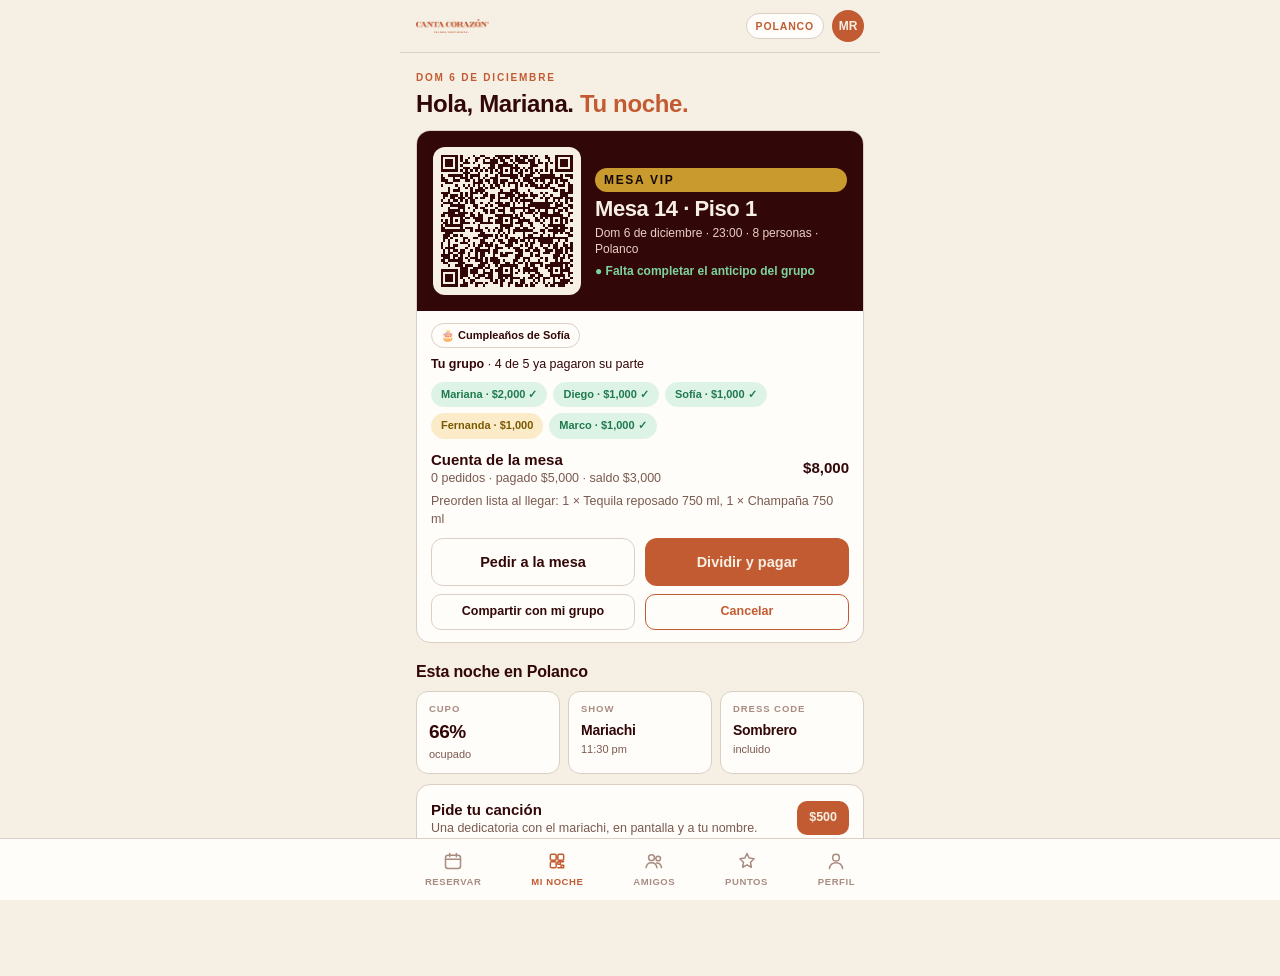
==== commit 2c7b089e: "Plano: entrada sin encimar; propinas en caja; historial anual Co-Authored-By: Claude Fable 5.1 <nore" ====
--- a/cliente/index.html
+++ b/cliente/index.html
@@ -373,7 +373,7 @@
       <rect x="0" y="0" width="360" height="330" rx="14" fill="#F6EFE4"/>
       <rect x="90" y="6" width="180" height="28" rx="8" fill="#320707"/><text x="180" y="24" text-anchor="middle" font-size="11" font-weight="700" fill="#F6EFE4" font-family="Montserrat, sans-serif">${piso === 1 ? 'BARRA Y ESCENARIO' : 'BALCÓN · SALONES'}</text>
       ${piso === 1 ? '<rect x="120" y="96" width="120" height="50" rx="12" fill="#EFE3D6"/><text x="180" y="125" text-anchor="middle" font-size="10" fill="#A88C82" font-family="Montserrat, sans-serif">PISTA · CORO</text>' : ''}
-      <rect x="150" y="302" width="60" height="22" rx="6" fill="#EFE3D6"/><text x="180" y="317" text-anchor="middle" font-size="9" fill="#A88C82" font-family="Montserrat, sans-serif">ENTRADA</text>`;
+      <rect x="10" y="8" width="60" height="22" rx="6" fill="#EFE3D6"/><text x="40" y="23" text-anchor="middle" font-size="9" fill="#A88C82" font-family="Montserrat, sans-serif">ENTRADA</text>`;
     mesas.forEach(m => {
       const est = estadoMesa(m); const sel = m.id === selId;
       const fill = sel ? '#C25B32' : est === 'ocupada' ? '#320707' : est === 'apartada' ? '#F3C8B4' : '#FFFDF9';
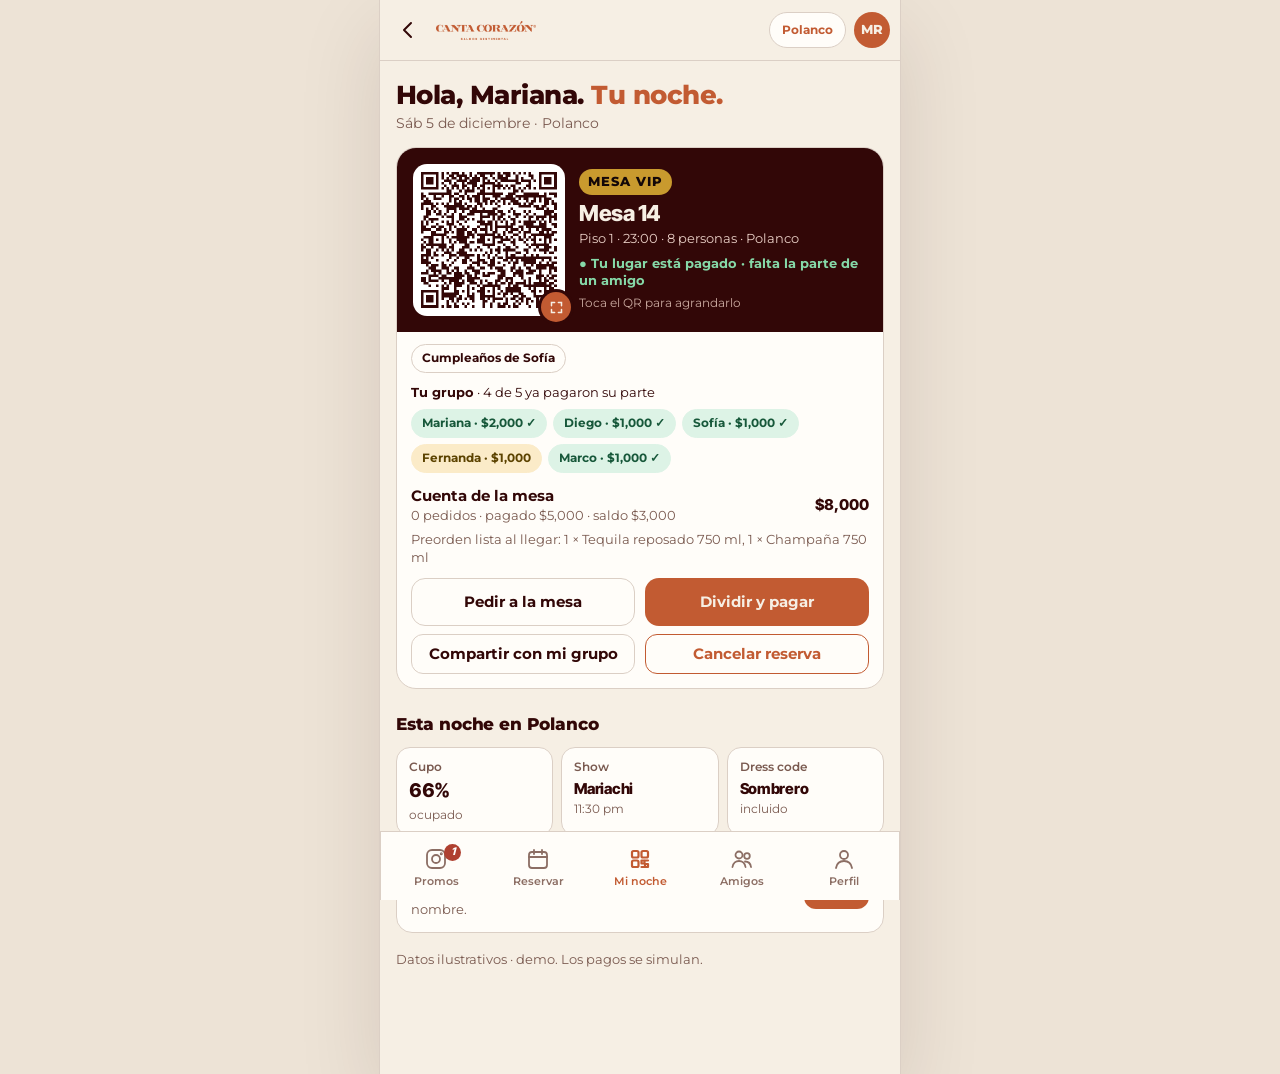
==== commit 31ce9ef1: "Demo listo para presentar: promociones estilo Instagram, QR por persona que funciona en la puerta, Q" ====
--- a/cliente/index.html
+++ b/cliente/index.html
@@ -10,455 +10,32 @@
 <link rel="manifest" href="manifest.webmanifest">
 <link rel="apple-touch-icon" href="../shared/img/apple-touch-icon.png">
 <link rel="icon" href="../shared/img/fav.svg">
-<link rel="stylesheet" href="../shared/brand.css">
-<style>
-  body { background: var(--paper); color: var(--ink); }
-  #app { max-width: 480px; margin: 0 auto; min-height: 100vh; display: flex; flex-direction: column; background: var(--paper); }
-  header.top { position: sticky; top: 0; z-index: 20; background: var(--paper); padding: calc(10px + env(safe-area-inset-top)) 16px 10px 16px; display: flex; align-items: center; justify-content: space-between; border-bottom: 1px solid var(--line); }
-  header.top img { height: 14px; display: block; }
-  .chip { font-size: 10.5px; font-weight: 700; letter-spacing: .08em; text-transform: uppercase; color: var(--terra); border: 1px solid var(--line); background: var(--white); border-radius: 999px; padding: 5px 9px; }
-  .avatar { width: 32px; height: 32px; border-radius: 50%; background: var(--terra); color: var(--paper); font-weight: 800; font-size: 12px; display: grid; place-items: center; border: 0; }
-  main { flex: 1; padding: 14px 16px calc(84px + env(safe-area-inset-bottom)) 16px; }
-  nav.bottom { position: fixed; bottom: 0; left: 0; right: 0; z-index: 20; background: var(--white); border-top: 1px solid var(--line); padding: 8px 6px calc(8px + env(safe-area-inset-bottom)) 6px; }
-  nav.bottom .inner { max-width: 480px; margin: 0 auto; display: flex; justify-content: space-around; }
-  nav.bottom button { background: none; border: 0; color: var(--dim); font-size: 9.5px; font-weight: 700; letter-spacing: .06em; text-transform: uppercase; display: flex; flex-direction: column; align-items: center; gap: 4px; padding: 4px 8px; }
-  nav.bottom button svg { width: 20px; height: 20px; stroke: currentColor; fill: none; stroke-width: 1.8; stroke-linecap: round; stroke-linejoin: round; }
-  nav.bottom button.on { color: var(--terra); }
-  h1 { font-size: 24px; line-height: 1.12; font-weight: 800; letter-spacing: -.015em; margin: 6px 0 6px 0; }
-  h1 em { font-style: normal; color: var(--terra); }
-  h2 { font-size: 16px; font-weight: 800; margin: 18px 0 8px 0; letter-spacing: -.01em; }
-  .eyebrow { font-size: 10px; letter-spacing: .18em; text-transform: uppercase; color: var(--terra); font-weight: 700; margin: 4px 0 6px 0; }
-  .lead { color: var(--muted); font-size: 14px; margin: 0 0 12px 0; }
-  .card { background: var(--white); border: 1px solid var(--line); border-radius: 14px; padding: 14px; }
-  .card + .card { margin-top: 10px; }
-  .card.ink { background: var(--ink); color: var(--paper); border: 0; }
-  .card.salmon { background: var(--salmon); border: 0; }
-  .row { display: flex; align-items: center; justify-content: space-between; gap: 10px; }
-  .muted { color: var(--muted); } .small { font-size: 12.5px; } .tiny { font-size: 11px; }
-  .btn { display: inline-flex; align-items: center; justify-content: center; gap: 8px; border: 0; border-radius: 12px; padding: 13px 16px; font-weight: 700; font-size: 14.5px; background: var(--terra); color: var(--paper); width: 100%; }
-  .btn.sec { background: var(--white); color: var(--ink); border: 1px solid var(--line); }
-  .btn.ghost { background: transparent; color: var(--terra); border: 1px solid var(--terra); }
-  .btn.dark { background: var(--ink); }
-  .btn.sm { padding: 8px 12px; font-size: 12.5px; width: auto; border-radius: 10px; }
-  .btn:disabled { opacity: .45; }
-  .btn.apple { background: #000; color: #fff; }
-  .badge { display: inline-block; font-size: 9.5px; letter-spacing: .14em; text-transform: uppercase; font-weight: 800; padding: 4px 9px; border-radius: 999px; }
-  .grid2 { display: grid; grid-template-columns: 1fr 1fr; gap: 10px; }
-  .grid3 { display: grid; grid-template-columns: 1fr 1fr 1fr; gap: 8px; }
-  .kpi { background: var(--white); border: 1px solid var(--line); border-radius: 12px; padding: 10px 12px; }
-  .kpi small { display: block; font-size: 9.5px; letter-spacing: .1em; text-transform: uppercase; color: var(--dim); font-weight: 700; margin-bottom: 3px; }
-  .kpi b { font-family: var(--num); font-size: 19px; font-weight: 800; letter-spacing: -.02em; }
-  .kpi .s { display: block; font-size: 11px; color: var(--muted); margin-top: 2px; }
-  .seg { display: flex; background: #EFE3D6; border-radius: 999px; padding: 4px; gap: 2px; }
-  .seg button { flex: 1; border: 0; background: transparent; border-radius: 999px; padding: 9px 6px; font-weight: 700; font-size: 12.5px; color: var(--muted); }
-  .seg button.on { background: var(--ink); color: var(--paper); }
-  .opt { border: 1px solid var(--line); border-radius: 12px; padding: 12px; background: var(--white); display: flex; align-items: center; gap: 10px; }
-  .opt.on { border-color: var(--terra); background: #FBEFE8; }
-  .opt .dot { width: 12px; height: 12px; border-radius: 50%; flex: 0 0 12px; }
-  .opt b { display: block; font-size: 14px; } .opt span { display: block; font-size: 12px; color: var(--muted); }
-  .stepper { display: inline-flex; align-items: center; border: 1px solid var(--line); border-radius: 999px; background: var(--white); }
-  .stepper button { width: 34px; height: 34px; border: 0; background: transparent; font-size: 18px; color: var(--terra); font-weight: 800; }
-  .stepper span { min-width: 28px; text-align: center; font-family: var(--num); font-weight: 800; }
-  .item { display: flex; align-items: center; justify-content: space-between; gap: 10px; padding: 10px 0; border-bottom: 1px solid var(--line); }
-  .item:last-child { border-bottom: 0; }
-  .item .nm b { display: block; font-size: 14px; } .item .nm span { display: block; font-size: 12px; color: var(--muted); }
-  .price { font-family: var(--num); font-weight: 800; }
-  .plano { background: var(--white); border: 1px solid var(--line); border-radius: 14px; padding: 10px; }
-  .plano svg { width: 100%; height: auto; display: block; }
-  .leyenda { display: flex; gap: 10px; flex-wrap: wrap; font-size: 11px; color: var(--muted); margin-top: 8px; }
-  .leyenda i { display: inline-block; width: 10px; height: 10px; border-radius: 3px; margin-right: 5px; vertical-align: -1px; }
-  .qrbox { background: var(--ink); border-radius: 18px; padding: 16px; display: flex; gap: 14px; align-items: center; color: var(--paper); }
-  .qrbox .qr { background: var(--paper); border-radius: 12px; padding: 8px; flex: 0 0 auto; }
-  .qrbox .qr img, .qrbox .qr canvas { display: block; width: 132px; height: 132px; }
-  .qrbox .t b { display: block; font-family: var(--num); font-size: 22px; font-weight: 800; letter-spacing: -.02em; margin-top: 6px; line-height: 1; }
-  .qrbox .t span { display: block; font-size: 12px; color: #E9CFC6; margin-top: 5px; line-height: 1.35; }
-  .qrbox .t .st { color: #7ED3A0; font-weight: 700; font-size: 12px; margin-top: 6px; }
-  .bar { height: 8px; border-radius: 999px; background: #EAD9CC; overflow: hidden; }
-  .bar i { display: block; height: 100%; background: var(--terra); }
-  .toast { position: fixed; left: 50%; bottom: calc(96px + env(safe-area-inset-bottom)); transform: translateX(-50%); background: var(--ink); color: var(--paper); padding: 10px 16px; border-radius: 999px; font-size: 13px; font-weight: 600; z-index: 60; max-width: 90vw; text-align: center; }
-  .sheet-bg { position: fixed; inset: 0; background: rgba(50,7,7,.55); z-index: 50; display: flex; align-items: flex-end; justify-content: center; }
-  .sheet { background: var(--paper); width: 100%; max-width: 480px; border-radius: 22px 22px 0 0; padding: 16px 16px calc(18px + env(safe-area-inset-bottom)) 16px; max-height: 88vh; overflow: auto; }
-  .sheet.dark { background: #0B0B0B; color: #fff; }
-  .handle { width: 42px; height: 5px; border-radius: 3px; background: var(--line); margin: 0 auto 12px auto; }
-  .friend { display: flex; align-items: center; gap: 10px; padding: 10px 0; border-bottom: 1px solid var(--line); }
-  .friend:last-child { border-bottom: 0; }
-  .friend .av { width: 36px; height: 36px; border-radius: 50%; background: var(--salmon); color: var(--ink); font-weight: 800; font-size: 12px; display: grid; place-items: center; flex: 0 0 36px; }
-  .friend .nm { flex: 1; } .friend .nm b { display: block; font-size: 14px; } .friend .nm span { display: block; font-size: 12px; color: var(--muted); }
-  .check { width: 22px; height: 22px; border-radius: 7px; border: 2px solid var(--line); display: grid; place-items: center; }
-  .check.on { background: var(--terra); border-color: var(--terra); color: var(--paper); font-size: 13px; font-weight: 800; }
-  .pill { display: inline-block; font-size: 11px; font-weight: 700; padding: 4px 9px; border-radius: 999px; background: var(--white); border: 1px solid var(--line); color: var(--ink); }
-  .pill.ok { background: #DDF3E6; border-color: #DDF3E6; color: #1F7A4D; }
-  .pill.warn { background: #FBEBC8; border-color: #FBEBC8; color: #7A5A00; }
-  .pill.bad { background: #F9D9DB; border-color: #F9D9DB; color: #8B1E25; }
-  input.txt, select.txt, textarea.txt { width: 100%; border: 1px solid var(--line); border-radius: 12px; padding: 12px; background: var(--white); color: var(--ink); }
-  label.lbl { display: block; font-size: 11px; letter-spacing: .1em; text-transform: uppercase; color: var(--dim); font-weight: 700; margin: 10px 0 5px 0; }
-  .steps { display: flex; gap: 6px; margin: 4px 0 12px 0; }
-  .steps i { flex: 1; height: 4px; border-radius: 2px; background: var(--line); }
-  .steps i.on { background: var(--terra); }
-  .empty { text-align: center; color: var(--muted); padding: 30px 10px; }
-  .hero { position: relative; border-radius: 16px; overflow: hidden; height: 150px; }
-  .hero img { width: 100%; height: 100%; object-fit: cover; display: block; }
-  .hero .cap { position: absolute; left: 0; right: 0; bottom: 0; background: var(--ink); color: var(--paper); padding: 8px 12px; font-size: 12px; display: flex; justify-content: space-between; }
-  .spin { width: 28px; height: 28px; border: 3px solid #333; border-top-color: #fff; border-radius: 50%; animation: sp 0.9s linear infinite; margin: 0 auto; }
-  @keyframes sp { to { transform: rotate(360deg); } }
-  .okmark { width: 64px; height: 64px; border-radius: 50%; background: #1F7A4D; color: #fff; display: grid; place-items: center; font-size: 30px; margin: 0 auto; }
-  .orderstate { font-size: 11px; font-weight: 700; padding: 3px 8px; border-radius: 999px; background: #EFE3D6; color: var(--muted); }
-  .orderstate.preparando { background: #FBEBC8; color: #7A5A00; } .orderstate.entregado { background: #DDF3E6; color: #1F7A4D; } .orderstate.nuevo { background: #F3E4DC; color: var(--rust); }
-  .link { color: var(--terra); font-weight: 700; background: none; border: 0; padding: 0; }
-</style>
+<link rel="stylesheet" href="../shared/brand.css?v=11">
+<link rel="stylesheet" href="cliente.css?v=11">
 </head>
 <body>
 <div id="app">
-  <header class="top">
-    <img src="../shared/img/logo_cream.png" alt="Canta Corazón">
-    <div style="display:flex; gap:8px; align-items:center;">
-      <span class="chip" id="chipSuc">Polanco</span>
-      <button class="avatar" id="btnUser" title="Cambiar de usuario (demo)">M</button>
+  <header class="top" id="top">
+    <button class="hb" id="btnBack" aria-label="Regresar" title="Regresar"><svg viewBox="0 0 24 24"><path d="M15 5l-7 7 7 7"/></svg></button>
+    <button class="marca" id="btnMarca" aria-label="Ir a Mi noche"><img src="../shared/img/logo_cream.png" alt="Canta Corazón" width="1206" height="230"></button>
+    <div class="der">
+      <button class="chip" id="chipSuc" aria-label="Cambiar de sucursal">Polanco</button>
+      <button class="avatar" id="btnUser" aria-label="Cambiar de usuario (demo)">M</button>
     </div>
   </header>
+  <div id="red" aria-live="polite"></div>
   <main id="main"></main>
-  <nav class="bottom"><div class="inner" id="nav"></div></nav>
+  <nav class="bottom" aria-label="Secciones"><div class="inner" id="nav"></div></nav>
 </div>
 <div id="overlay"></div>
-<div id="toast"></div>
+<div id="toast" aria-live="polite"></div>
 
 <script src="../shared/vendor/qrcode.min.js"></script>
-<script src="../shared/core.js"></script>
-<script>
-(function () {
-  'use strict';
-  const $ = (s, r = document) => r.querySelector(s);
-  const h = (html) => { const t = document.createElement('template'); t.innerHTML = html.trim(); return t.content.firstChild; };
-  const esc = (s) => String(s == null ? '' : s).replace(/[&<>"']/g, c => ({ '&': '&amp;', '<': '&lt;', '>': '&gt;', '"': '&quot;', "'": '&#39;' }[c]));
-  const money = CC.money;
-
-  // ── sesión de usuario (por pestaña, para poder ser dos amigos a la vez) ──
-  const qsUser = new URLSearchParams(location.search).get('user'); if (qsUser) sessionStorage.setItem('cc_user', qsUser);
-  let userId = sessionStorage.getItem('cc_user') || 'c1';
-  let sucId = sessionStorage.getItem('cc_suc') || 's1';
-  const user = () => CC.cliente(userId) || CC.db.clientes[0];
-  const setUser = (id) => { userId = id; sessionStorage.setItem('cc_user', id); render(); };
-  const setSuc = (id) => { sucId = id; sessionStorage.setItem('cc_suc', id); render(); };
-
-  let view = location.hash.replace('#', '') || 'noche';
-  let toastT = null;
-  function toast(msg) { const t = $('#toast'); t.innerHTML = `<div class="toast">${esc(msg)}</div>`; clearTimeout(toastT); toastT = setTimeout(() => t.innerHTML = '', 2600); }
-  function sheet(html, dark = false) { const o = $('#overlay'); o.innerHTML = `<div class="sheet-bg" id="sheetBg"><div class="sheet ${dark ? 'dark' : ''}">${dark ? '' : '<div class="handle"></div>'}${html}</div></div>`; $('#sheetBg').addEventListener('click', (e) => { if (e.target.id === 'sheetBg') closeSheet(); }); return o.firstChild; }
-  function closeSheet() { $('#overlay').innerHTML = ''; }
-
-  const NAV = [
-    ['reservar', 'Reservar', '<svg viewBox="0 0 24 24"><rect x="3" y="5" width="18" height="16" rx="3"/><path d="M8 3v4M16 3v4M3 10h18"/></svg>'],
-    ['noche', 'Mi noche', '<svg viewBox="0 0 24 24"><rect x="4" y="4" width="7" height="7" rx="1.5"/><rect x="13" y="4" width="7" height="7" rx="1.5"/><rect x="4" y="13" width="7" height="7" rx="1.5"/><path d="M13 13h3v3h-3zM17 17h3v3h-3zM17 13h3M13 20h3"/></svg>'],
-    ['amigos', 'Amigos', '<svg viewBox="0 0 24 24"><circle cx="9" cy="8" r="3.5"/><circle cx="17" cy="9" r="2.8"/><path d="M2.5 20c.5-4 3.5-6 6.5-6s6 2 6.5 6M15 14.5c2.8 0 5.5 1.6 6 5.5"/></svg>'],
-    ['recompensas', 'Puntos', '<svg viewBox="0 0 24 24"><path d="M12 3l2.6 5.5 6 .8-4.4 4.2 1.1 6-5.3-2.9L6.7 19.5l1.1-6L3.4 9.3l6-.8z"/></svg>'],
-    ['perfil', 'Perfil', '<svg viewBox="0 0 24 24"><circle cx="12" cy="8" r="4"/><path d="M4 21c.8-4.5 4-7 8-7s7.2 2.5 8 7"/></svg>']
-  ];
-  function renderNav() { $('#nav').innerHTML = NAV.map(([id, l, ic]) => `<button data-v="${id}" class="${view === id ? 'on' : ''}">${ic}<span>${l}</span></button>`).join(''); $('#nav').querySelectorAll('button').forEach(b => b.onclick = () => { view = b.dataset.v; location.hash = view; render(); }); }
-
-  // ── datos derivados del usuario ──
-  function misReservasHoy() { const u = user(); return CC.db.reservas.filter(r => r.fecha === CC.hoy() && r.estado !== 'liberada' && (r.clienteId === u.id || (r.grupo || []).some(g => g.clienteId === u.id))); }
-  function enLocal(clienteId) { const c = CC.cliente(clienteId); return CC.db.accesos.some(a => a.fecha === CC.hoy() && a.nombre === c.nombre) || CC.db.reservas.some(r => r.fecha === CC.hoy() && r.estado === 'sentada' && (r.clienteId === clienteId || (r.grupo || []).some(g => g.clienteId === clienteId))); }
-
-  // ═══════════════ MI NOCHE ═══════════════
-  function vNoche() {
-    const u = user(); const res = misReservasHoy(); const s = CC.suc(sucId); const n = CC.M.noche(sucId);
-    const parts = [];
-    parts.push(`<div class="eyebrow">${esc(CC.fechaLarga(CC.hoy()))}</div><h1>Hola, ${esc(u.nombre.split(' ')[0])}. <em>Tu noche.</em></h1>`);
-    if (!res.length) {
-      parts.push(`<div class="hero"><img src="../shared/img/meta.jpg" alt=""><div class="cap"><span>${esc(s.nombre)} · esta noche</span><span>Mariachi 11:30 pm</span></div></div>
-      <div class="card" style="margin-top:12px;"><b>Todavía no tienes mesa ni cover para hoy.</b><p class="muted small" style="margin:6px 0 12px 0;">Reserva tu mesa en el plano del local, o compra tu cover, y tu QR llega aquí mismo.</p><button class="btn" id="goReservar">Reservar para esta noche</button></div>`);
-    }
-    res.forEach(r => parts.push(cardReserva(r)));
-    parts.push(`<h2>Esta noche en ${esc(s.nombre)}</h2><div class="grid3">
-      ${CC.db.config.cupoVisible ? `<div class="kpi"><small>Cupo</small><b class="num">${n.ocupPct.toFixed(0)}%</b><span class="s">ocupado</span></div>` : ''}
-      <div class="kpi"><small>Show</small><b style="font-size:14px;">Mariachi</b><span class="s">11:30 pm</span></div>
-      <div class="kpi"><small>Dress code</small><b style="font-size:14px;">Sombrero</b><span class="s">incluido</span></div></div>`);
-    parts.push(`<div class="card" style="margin-top:10px;"><div class="row"><div><b>Pide tu canción</b><div class="muted small">Una dedicatoria con el mariachi, en pantalla y a tu nombre.</div></div><button class="btn sm" id="btnCancion">${money(CC.prod('x_cancion').precio)}</button></div></div>`);
-    parts.push(`<p class="tiny muted" style="margin-top:14px;">Datos ilustrativos · demo. Los pagos se simulan.</p>`);
-    $('#main').innerHTML = parts.join('');
-    const g = $('#goReservar'); if (g) g.onclick = () => { view = 'reservar'; location.hash = view; render(); };
-    $('#btnCancion').onclick = () => sheetCancion();
-    res.forEach(r => wireReserva(r));
-  }
-  function cardReserva(r) {
-    const u = user(); const mesa = r.mesaId ? CC.mesa(r.mesaId) : null; const tipo = CC.TIPOS_QR[r.tipo]; const s = CC.suc(r.suc);
-    const miParte = (r.grupo || []).find(g => g.clienteId === u.id);
-    const soyTitular = r.clienteId === u.id;
-    const pagadoTotal = (r.grupo && r.grupo.length) ? r.grupo.reduce((a, g) => a + g.pagado, 0) : r.pagado;
-    const cta = CC.M.cuentaMesa(r.id);
-    const estadoTxt = r.estado === 'sentada' ? 'Ya estás dentro · mesa asignada' : r.estado === 'confirmada' ? (pagadoTotal >= (r.anticipo || 0) ? 'Anticipo pagado · muestra este QR en la puerta' : 'Falta completar el anticipo del grupo') : r.estado === 'pendiente' ? 'Pago en caja pendiente · tu lugar está apartado' : r.estado;
-    return `<div class="card" style="padding:0; overflow:hidden; margin-top:12px;" data-res="${r.id}">
-      <div class="qrbox" style="border-radius:0;">
-        <div class="qr" id="qr_${r.id}"></div>
-        <div class="t"><span class="badge" style="background:${tipo.color}; color:${tipo.texto};">${tipo.nombre}</span>
-          <b>${mesa ? 'Mesa ' + mesa.num + ' · Piso ' + mesa.piso : (r.tipo === 'cover' ? 'Cover' : 'Barra')}</b>
-          <span>${esc(CC.fechaLarga(r.fecha))} · ${esc(r.hora || '')} · ${r.personas} personas · ${esc(s.nombre)}</span>
-          <span class="st">● ${esc(estadoTxt)}</span></div>
-      </div>
-      <div style="padding:12px 14px;">
-        ${r.motivo ? `<div class="pill" style="margin-bottom:8px;">🎂 ${esc(r.motivo)}</div>` : ''}
-        ${r.grupo && r.grupo.length ? `<div class="small" style="margin-bottom:8px;"><b>Tu grupo</b> · ${r.grupo.filter(g => g.pagado >= g.parte).length} de ${r.grupo.length} ya pagaron su parte</div>
-          <div style="display:flex; gap:6px; flex-wrap:wrap; margin-bottom:10px;">${r.grupo.map(g => { const c = CC.cliente(g.clienteId); return `<span class="pill ${g.pagado >= g.parte ? 'ok' : 'warn'}">${esc(c.nombre.split(' ')[0])} · ${money(g.parte)}${g.pagado >= g.parte ? ' ✓' : ''}${enLocal(g.clienteId) ? ' · dentro' : ''}</span>`; }).join('')}</div>` : ''}
-        ${miParte && miParte.pagado < miParte.parte ? `<button class="btn" data-act="pagarparte">Pagar mi parte · ${money(miParte.parte - miParte.pagado)}</button>` : ''}
-        ${mesa ? `<div class="row" style="margin-top:8px;"><div><b>Cuenta de la mesa</b><div class="muted small">${cta.items.length} pedidos · pagado ${money(cta.pagado)} · saldo ${money(cta.saldo)}</div></div><b class="price">${money(cta.total)}</b></div>
-        ${cta.items.length ? `<div style="margin-top:6px;">${cta.items.slice(-4).map(i => `<div class="item"><div class="nm"><b>${i.cant} × ${esc(i.nombre)}</b><span>${esc(i.hora)} · ${esc((CC.cliente(i.porClienteId) || {}).nombre || '').split(' ')[0]}</span></div><span class="orderstate ${i.estado}">${i.estado}</span></div>`).join('')}</div>` : ''}
-        ${(r.preorden || []).length ? `<div class="small muted" style="margin-top:6px;">Preorden lista al llegar: ${r.preorden.map(p => p.cant + ' × ' + esc(CC.prod(p.prodId).nombre)).join(', ')}</div>` : ''}
-        <div class="grid2" style="margin-top:10px;">
-          <button class="btn sec" data-act="pedir">Pedir a la mesa</button>
-          <button class="btn" data-act="cuenta">Dividir y pagar</button>
-        </div>` : ''}
-        <div class="grid2" style="margin-top:8px;">
-          <button class="btn sec sm" data-act="compartir" style="width:100%;">Compartir con mi grupo</button>
-          ${soyTitular && r.estado !== 'sentada' ? `<button class="btn ghost sm" data-act="cancelar" style="width:100%;">Cancelar</button>` : `<button class="btn ghost sm" data-act="wallet" style="width:100%;">Agregar a Wallet</button>`}
-        </div>
-      </div></div>`;
-  }
-  async function wireReserva(r) {
-    const el = $(`[data-res="${r.id}"]`); if (!el) return;
-    const box = $(`#qr_${r.id}`); const token = await CC.tokenQR(r); box.innerHTML = '';
-    new QRCode(box, { text: token, width: 132, height: 132, colorDark: '#320707', colorLight: '#F6EFE4', correctLevel: QRCode.CorrectLevel.M });
-    box.title = token;
-    el.querySelectorAll('[data-act]').forEach(b => b.onclick = () => {
-      const a = b.dataset.act;
-      if (a === 'pedir') sheetPedir(r);
-      if (a === 'cuenta') sheetCuenta(r);
-      if (a === 'pagarparte') { const g = r.grupo.find(x => x.clienteId === user().id); sheetPago(g.parte - g.pagado, 'Tu parte de la mesa ' + (CC.mesa(r.mesaId) || {}).num, (metodo, estado) => { g.pagado = g.parte; g.metodo = metodo; CC.registrarPago({ suc: r.suc, clienteId: user().id, reservaId: r.id, concepto: 'Parte de mesa ' + (CC.mesa(r.mesaId) || {}).num, monto: g.parte, metodo, estado }); if (r.grupo.every(x => x.pagado >= x.parte)) r.pagado = r.anticipo; CC.save(); toast('Listo, tu parte quedó pagada'); render(); }); }
-      if (a === 'compartir') { const url = location.href.split('#')[0] + '#noche'; if (navigator.share) navigator.share({ title: 'Nuestra mesa en Canta Corazón', text: 'Mesa ' + (CC.mesa(r.mesaId) || {}).num + ' esta noche. Entra con tu QR desde la app.', url }).catch(() => { }); else { navigator.clipboard && navigator.clipboard.writeText(url); toast('Link copiado para tu grupo'); } }
-      if (a === 'wallet') toast('En la fase real: pase para Apple Wallet y Google Wallet');
-      if (a === 'cancelar') { if (confirm('¿Cancelar tu reserva? El anticipo se devuelve según la política del local.')) { r.estado = 'liberada'; CC.log('app', 'Reserva cancelada ' + r.nombre); CC.save(); toast('Reserva cancelada'); render(); } }
-    });
-  }
-
-  // ═══════════════ PEDIR A LA MESA ═══════════════
-  function sheetPedir(r) {
-    const cats = [['trago', 'Coctelería'], ['botella', 'Botellas'], ['cerveza', 'Cerveza y más'], ['comida', 'Cocina'], ['extra', 'Extras']];
-    let cat = 'trago'; const carrito = {};
-    const draw = () => {
-      const prods = CC.db.productos.filter(p => p.cat === cat && p.id !== 'x_cancion');
-      const total = Object.entries(carrito).reduce((a, [id, c]) => a + CC.prod(id).precio * c, 0);
-      $('#sheetBody').innerHTML = `<div class="seg" style="margin-bottom:10px; overflow:auto;">${cats.map(([id, l]) => `<button data-cat="${id}" class="${cat === id ? 'on' : ''}">${l}</button>`).join('')}</div>
-        ${prods.map(p => `<div class="item"><div class="nm"><b>${esc(p.nombre)}</b><span>${esc(p.desc || '')} ${p.desc ? '· ' : ''}${money(p.precio)}</span></div><div class="stepper"><button data-m="${p.id}">−</button><span>${carrito[p.id] || 0}</span><button data-p="${p.id}">+</button></div></div>`).join('')}
-        <button class="btn" id="btnPedir" ${total ? '' : 'disabled'} style="margin-top:12px;">Pedir ahora · ${money(total)}</button>
-        <p class="tiny muted" style="text-align:center; margin:8px 0 0 0;">Llega a tu mesa sin llamar a un mesero. Se carga a la cuenta de la mesa.</p>`;
-      $('#sheetBody').querySelectorAll('[data-cat]').forEach(b => b.onclick = () => { cat = b.dataset.cat; draw(); });
-      $('#sheetBody').querySelectorAll('[data-p]').forEach(b => b.onclick = () => { carrito[b.dataset.p] = (carrito[b.dataset.p] || 0) + 1; draw(); });
-      $('#sheetBody').querySelectorAll('[data-m]').forEach(b => b.onclick = () => { if (carrito[b.dataset.m]) { carrito[b.dataset.m]--; if (!carrito[b.dataset.m]) delete carrito[b.dataset.m]; } draw(); });
-      const bp = $('#btnPedir'); if (bp) bp.onclick = () => { const items = Object.entries(carrito).map(([id, c]) => ({ prodId: id, cant: c, precio: CC.prod(id).precio, porClienteId: user().id })); CC.crearPedido({ suc: r.suc, mesaId: r.mesaId, reservaId: r.id, items, origen: 'app' }); closeSheet(); toast('Pedido enviado a la barra'); render(); };
-    };
-    sheet(`<div class="row"><b>Pedir a la mesa ${(CC.mesa(r.mesaId) || {}).num}</b><button class="link" id="cls">Cerrar</button></div><div id="sheetBody" style="margin-top:8px;"></div>`);
-    $('#cls').onclick = closeSheet; draw();
-  }
-
-  // ═══════════════ DIVIDIR Y PAGAR ═══════════════
-  function sheetCuenta(r) {
-    const cta = CC.M.cuentaMesa(r.id); const grupo = (r.grupo && r.grupo.length ? r.grupo.map(g => g.clienteId) : [r.clienteId]);
-    let modo = 'iguales'; let propina = 10;
-    const draw = () => {
-      const saldo = cta.saldo; const porPersona = saldo / grupo.length; const tip = saldo * propina / 100;
-      const porConsumo = {}; grupo.forEach(id => porConsumo[id] = 0); cta.items.forEach(i => { if (porConsumo[i.porClienteId] != null) porConsumo[i.porClienteId] += i.precio * i.cant; else porConsumo[r.clienteId] += i.precio * i.cant; });
-      const miMonto = modo === 'iguales' ? porPersona : (porConsumo[user().id] || 0);
-      $('#sheetBody').innerHTML = `<div class="card" style="margin-bottom:10px;"><div class="row"><span class="muted">Consumo de la mesa</span><b class="price">${money(cta.total)}</b></div><div class="row"><span class="muted">Ya pagado (anticipo y partes)</span><b class="price">${money(cta.pagado)}</b></div><div class="row" style="border-top:1px solid var(--line); padding-top:8px; margin-top:6px;"><b>Saldo</b><b class="price">${money(saldo)}</b></div></div>
-        <label class="lbl">Cómo dividimos</label>
-        <div class="seg"><button data-modo="iguales" class="${modo === 'iguales' ? 'on' : ''}">Partes iguales</button><button data-modo="consumo" class="${modo === 'consumo' ? 'on' : ''}">Lo que cada quien pidió</button></div>
-        <div style="margin-top:10px;">${grupo.map(id => { const c = CC.cliente(id); const m = modo === 'iguales' ? porPersona : porConsumo[id]; return `<div class="friend"><div class="av">${CC.iniciales(c.nombre)}</div><div class="nm"><b>${esc(c.nombre)}${id === user().id ? ' (tú)' : ''}</b><span>${modo === 'iguales' ? '1 de ' + grupo.length : 'Por consumo'}</span></div><b class="price">${money(m)}</b></div>`; }).join('')}</div>
-        <label class="lbl">Propina</label><div class="seg">${[0, 10, 15, 20].map(p => `<button data-tip="${p}" class="${propina === p ? 'on' : ''}">${p}%</button>`).join('')}</div>
-        <button class="btn" id="btnPagar" style="margin-top:12px;" ${saldo <= 0 ? 'disabled' : ''}>Pagar mi parte · ${money(miMonto + miMonto * propina / 100)}</button>
-        <button class="btn sec" id="btnSolic" style="margin-top:8px;">Pedir a cada quien su parte</button>
-        <p class="tiny muted" style="text-align:center; margin:8px 0 0 0;">Cada quien paga con su método. Si alguien no paga en 48 horas, el saldo recae en el anfitrión.</p>`;
-      $('#sheetBody').querySelectorAll('[data-modo]').forEach(b => b.onclick = () => { modo = b.dataset.modo; draw(); });
-      $('#sheetBody').querySelectorAll('[data-tip]').forEach(b => b.onclick = () => { propina = Number(b.dataset.tip); draw(); });
-      $('#btnPagar').onclick = () => { closeSheet(); sheetPago(miMonto + miMonto * propina / 100, 'Mi parte de la cuenta · mesa ' + (CC.mesa(r.mesaId) || {}).num, (metodo, estado) => { CC.registrarPago({ suc: r.suc, clienteId: user().id, reservaId: r.id, concepto: 'Cuenta mesa ' + (CC.mesa(r.mesaId) || {}).num, monto: Math.round(miMonto), metodo, estado, propina: Math.round(miMonto * propina / 100) }); toast('Pago registrado'); render(); }); };
-      $('#btnSolic').onclick = () => { closeSheet(); toast('Solicitudes enviadas a tu grupo por WhatsApp'); };
-    };
-    sheet(`<div class="row"><b>Dividir y pagar</b><button class="link" id="cls">Cerrar</button></div><div id="sheetBody" style="margin-top:8px;"></div>`);
-    $('#cls').onclick = closeSheet; draw();
-  }
-
-  // ═══════════════ PAGO (simulado) ═══════════════
-  function sheetPago(monto, concepto, onOk) {
-    const draw = (metodo) => {
-      const body = $('#payBody');
-      if (metodo === 'applepay') { body.innerHTML = `<div class="sheet dark" style="padding:0; background:transparent;"><div style="background:#0B0B0B; border-radius:18px; padding:18px; color:#fff;"><div class="row"><b style="font-size:16px;"> Pay</b><span class="small" style="color:#aaa;">•••• 4821</span></div><div class="row" style="margin-top:14px; border-top:1px solid #222; padding-top:12px;"><span style="color:#aaa;">Canta Corazón</span><b class="price" style="font-size:20px;">${money(monto)}</b></div><div class="small" style="color:#aaa; margin-top:4px;">${esc(concepto)}</div><div id="payState" style="margin-top:18px; text-align:center;"><button class="btn apple" id="btnFace" style="background:#fff; color:#000;">Confirmar con Face ID</button></div></div></div>`; $('#btnFace').onclick = () => { $('#payState').innerHTML = '<div class="spin"></div><div class="small" style="color:#aaa; margin-top:8px;">Procesando…</div>'; setTimeout(() => { $('#payState').innerHTML = '<div class="okmark">✓</div><div style="margin-top:8px; font-weight:700;">Listo</div>'; setTimeout(() => { closeSheet(); onOk('applepay', 'aprobado'); }, 700); }, 1300); }; }
-      if (metodo === 'tarjeta') { body.innerHTML = `<label class="lbl">Número de tarjeta</label><input class="txt" value="4242 4242 4242 4242"><div class="grid2"><div><label class="lbl">Vence</label><input class="txt" value="09/29"></div><div><label class="lbl">CVV</label><input class="txt" value="•••"></div></div><button class="btn" id="btnCard" style="margin-top:12px;">Pagar ${money(monto)}</button>`; $('#btnCard').onclick = () => { $('#btnCard').innerHTML = 'Procesando…'; setTimeout(() => { closeSheet(); onOk('tarjeta', 'aprobado'); }, 1200); }; }
-      if (metodo === 'spei') { body.innerHTML = `<div class="card"><div class="small muted">Transfiere a</div><b>CLABE 012 180 0015 4321 8765 43</b><div class="small muted" style="margin-top:6px;">Referencia</div><b class="num">CC-${String(Date.now()).slice(-6)}</b><div class="small muted" style="margin-top:6px;">Monto exacto</div><b class="price">${money(monto)}</b></div><button class="btn" id="btnSpei" style="margin-top:12px;">Ya transferí</button><p class="tiny muted" style="text-align:center; margin-top:8px;">Se confirma automáticamente al llegar el depósito.</p>`; $('#btnSpei').onclick = () => { closeSheet(); onOk('spei', 'aprobado'); }; }
-      if (metodo === 'efectivo') { body.innerHTML = `<div class="card"><b>Pagas en caja al llegar</b><p class="small muted" style="margin:6px 0 0 0;">Tu lugar queda apartado hasta las 11:00 pm. El cajero confirma el pago en el sistema y tu QR se activa por completo.</p></div><button class="btn" id="btnCash" style="margin-top:12px;">Apartar y pagar en caja</button>`; $('#btnCash').onclick = () => { closeSheet(); onOk('efectivo', 'pendiente_caja'); }; }
-    };
-    sheet(`<div class="row"><b>Pagar ${money(monto)}</b><button class="link" id="cls">Cerrar</button></div><div class="small muted">${esc(concepto)}</div>
-      <div class="grid2" style="margin-top:12px;"><button class="btn apple" data-pm="applepay"> Pay</button><button class="btn sec" data-pm="tarjeta">Tarjeta</button><button class="btn sec" data-pm="spei">Transferencia SPEI</button><button class="btn sec" data-pm="efectivo">Efectivo en caja</button></div>
-      <div id="payBody" style="margin-top:12px;"></div>`);
-    $('#cls').onclick = closeSheet;
-    document.querySelectorAll('[data-pm]').forEach(b => b.onclick = () => draw(b.dataset.pm));
-    draw('applepay');
-  }
-
-  // ═══════════════ CANCIÓN ═══════════════
-  function sheetCancion() {
-    const res = misReservasHoy().find(r => r.mesaId);
-    sheet(`<div class="row"><b>Pide tu canción</b><button class="link" id="cls">Cerrar</button></div>
-      <label class="lbl">Canción</label><input class="txt" id="cSong" placeholder="Amor eterno, El Rey, Como la flor…">
-      <label class="lbl">Dedicatoria (aparece en pantalla)</label><textarea class="txt" id="cDed" rows="2" placeholder="Para Sofía, de todos nosotros"></textarea>
-      <button class="btn" id="cGo" style="margin-top:12px;">Pedir con el mariachi · ${money(CC.prod('x_cancion').precio)}</button>`);
-    $('#cls').onclick = closeSheet;
-    $('#cGo').onclick = () => { const song = $('#cSong').value.trim(); if (!song) { toast('Escribe la canción'); return; } closeSheet(); sheetPago(CC.prod('x_cancion').precio, 'Dedicatoria: ' + song, (metodo, estado) => { CC.db.canciones.push({ id: CC.uid('sg'), suc: sucId, mesaId: res ? res.mesaId : null, cancion: song, dedicatoria: $('#cDed') ? '' : '', monto: CC.prod('x_cancion').precio, estado: 'en cola', hora: CC.ahoraHM(), clienteId: user().id }); CC.registrarPago({ suc: sucId, clienteId: user().id, reservaId: res ? res.id : null, concepto: 'Dedicatoria: ' + song, monto: CC.prod('x_cancion').precio, metodo, estado }); CC.save(); toast('Tu canción entró a la cola del mariachi'); render(); }); };
-  }
-
-  // ═══════════════ RESERVAR ═══════════════
-  const R = { paso: 1, suc: null, tipo: 'mesa', personas: 4, piso: 1, mesaId: null, pre: {}, amigos: [], hora: '22:30', motivo: '' };
-  function vReservar() {
-    R.suc = R.suc || sucId; const s = CC.suc(R.suc);
-    const pasos = ['Qué', 'Dónde', 'Preorden', 'Grupo y pago'];
-    let body = `<div class="eyebrow">Reservar · ${esc(CC.fechaLarga(CC.hoy()))}</div><h1>${R.paso === 1 ? 'Tu noche, <em>a tu medida.</em>' : R.paso === 2 ? 'Escoge tu mesa <em>en el plano.</em>' : R.paso === 3 ? 'Botellas listas <em>al llegar.</em>' : 'Divide y <em>paga.</em>'}</h1>
-      <div class="steps">${pasos.map((p, i) => `<i class="${i < R.paso ? 'on' : ''}"></i>`).join('')}</div>`;
-    if (R.paso === 1) {
-      body += `<label class="lbl">Sucursal</label><div class="seg">${CC.SUCURSALES().map(x => `<button data-suc="${x.id}" class="${R.suc === x.id ? 'on' : ''}">${esc(x.nombre)}</button>`).join('')}</div>
-        <label class="lbl">Qué quieres</label>
-        <div style="display:grid; gap:8px;">${[['cover', 'Cover', 'Entrada general · ' + money(CC.PRECIOS().cover)], ['barra', 'Barra', 'Acceso con consumo en barra · ' + money(CC.PRECIOS().barra)], ['mesa', 'Mesa', 'Anticipo desde ' + money(3000) + ' · consumo mínimo'], ['vip', 'Mesa VIP', 'Anticipo desde ' + money(6000) + ' · frente al escenario o salón']].map(([id, n, d]) => `<div class="opt ${R.tipo === id ? 'on' : ''}" data-tipo="${id}"><span class="dot" style="background:${CC.TIPOS_QR[id].color}"></span><div><b>${n}</b><span>${d}</span></div></div>`).join('')}</div>
-        <label class="lbl">Cuántos van</label><div class="row"><div class="stepper"><button id="pMenos">−</button><span id="pNum">${R.personas}</span><button id="pMas">+</button></div><div class="small muted">Incluyéndote</div></div>
-        <label class="lbl">Hora de llegada</label><div class="seg">${['21:00', '22:30', '23:30', '00:30'].map(hh => `<button data-hora="${hh}" class="${R.hora === hh ? 'on' : ''}">${hh}</button>`).join('')}</div>
-        <label class="lbl">Motivo (opcional)</label><input class="txt" id="motivo" placeholder="Cumpleaños, despecho, celebración…" value="${esc(R.motivo)}">
-        <button class="btn" id="next" style="margin-top:14px;">Continuar</button>`;
-    }
-    if (R.paso === 2) {
-      const pisos = Array.from({ length: s.pisos }, (_, i) => i + 1);
-      body += `<div class="seg" style="margin-bottom:10px;">${pisos.map(p => `<button data-piso="${p}" class="${R.piso === p ? 'on' : ''}">Piso ${p}</button>`).join('')}</div>
-        <div class="plano">${svgPlano(R.suc, R.piso, R.mesaId, true)}<div class="leyenda"><span><i style="background:var(--white); border:1px solid var(--terra);"></i>Libre</span><span><i style="background:var(--salmon);"></i>Apartada</span><span><i style="background:var(--ink);"></i>Ocupada</span><span><i style="background:var(--white); border:2px solid var(--gold);"></i>VIP</span><span><i style="background:var(--terra);"></i>Tu selección</span></div></div>
-        <div id="mesaInfo" style="margin-top:10px;">${R.mesaId ? infoMesa(CC.mesa(R.mesaId)) : '<div class="card muted small">Toca una mesa libre para ver capacidad, consumo mínimo y anticipo.</div>'}</div>
-        <div class="grid2" style="margin-top:12px;"><button class="btn sec" id="back">Atrás</button><button class="btn" id="next" ${R.mesaId ? '' : 'disabled'}>Continuar</button></div>`;
-    }
-    if (R.paso === 3) {
-      const prods = CC.db.productos.filter(p => p.cat === 'botella' || p.id === 'x_sombrero' || p.id === 'x_pastel');
-      const total = Object.entries(R.pre).reduce((a, [id, c]) => a + CC.prod(id).precio * c, 0);
-      body += `<p class="lead">Lo que pidas ahora te espera servido en la mesa. Cuenta para tu consumo mínimo.</p>
-        ${prods.map(p => `<div class="item"><div class="nm"><b>${esc(p.nombre)}</b><span>${money(p.precio)}${p.cat === 'botella' ? ' · preventa' : ''}</span></div><div class="stepper"><button data-m="${p.id}">−</button><span>${R.pre[p.id] || 0}</span><button data-p="${p.id}">+</button></div></div>`).join('')}
-        <div class="row" style="margin-top:10px;"><b>Preorden</b><b class="price">${money(total)}</b></div>
-        <div class="grid2" style="margin-top:12px;"><button class="btn sec" id="back">Atrás</button><button class="btn" id="next">${total ? 'Continuar' : 'Sin preorden, continuar'}</button></div>`;
-    }
-    if (R.paso === 4) {
-      const mesa = R.mesaId ? CC.mesa(R.mesaId) : null; const u = user();
-      const anticipo = mesa ? mesa.anticipo : (R.tipo === 'cover' ? CC.PRECIOS().cover * R.personas : CC.PRECIOS().barra * R.personas);
-      const pre = Object.entries(R.pre).reduce((a, [id, c]) => a + CC.prod(id).precio * c, 0);
-      const total = anticipo + pre; const n = 1 + R.amigos.length; const parte = Math.ceil(total / n);
-      body += `<div class="card"><div class="row"><div><b>${mesa ? 'Mesa ' + mesa.num + ' · Piso ' + mesa.piso + (mesa.salon ? ' · ' + mesa.salon : '') : CC.TIPOS_QR[R.tipo].nombre}</b><div class="small muted">${esc(s.nombre)} · ${R.hora} · ${R.personas} personas</div></div><span class="badge" style="background:${CC.TIPOS_QR[mesa ? mesa.tipo : R.tipo].color}; color:${CC.TIPOS_QR[mesa ? mesa.tipo : R.tipo].texto}">${CC.TIPOS_QR[mesa ? mesa.tipo : R.tipo].nombre}</span></div>
-        <div class="item" style="margin-top:6px;"><span class="muted">${mesa ? 'Anticipo de mesa' : 'Accesos'}</span><b class="price">${money(anticipo)}</b></div>
-        ${pre ? `<div class="item"><span class="muted">Preorden</span><b class="price">${money(pre)}</b></div>` : ''}
-        <div class="item"><b>Total a pagar hoy</b><b class="price">${money(total)}</b></div>
-        ${mesa ? `<div class="tiny muted" style="margin-top:6px;">Consumo mínimo de la mesa: ${money(mesa.minimo)}. El anticipo y la preorden cuentan.</div>` : ''}</div>
-        <h2>Dividir con amigos</h2>
-        <div class="card" style="padding:6px 14px;">${u.amigos.map(id => { const c = CC.cliente(id); const on = R.amigos.includes(id); return `<div class="friend" data-amigo="${id}"><div class="av">${CC.iniciales(c.nombre)}</div><div class="nm"><b>${esc(c.nombre)}</b><span>${c.nivel === 'vip' ? 'Cliente VIP · ' : ''}${c.visitas} visitas</span></div><div class="check ${on ? 'on' : ''}">${on ? '✓' : ''}</div></div>`; }).join('')}</div>
-        <div class="card salmon" style="margin-top:10px;"><div class="row"><div><b>${n === 1 ? 'Pagas todo tú' : 'Entre ' + n + ' personas'}</b><div class="small">${n === 1 ? 'Puedes dividir después desde Mi noche.' : 'Tú pagas tu parte ahora; a cada amigo le llega su solicitud por WhatsApp y en su app.'}</div></div><b class="price">${money(parte)}<span class="small" style="font-weight:600;"> c/u</span></b></div></div>
-        <div class="grid2" style="margin-top:12px;"><button class="btn sec" id="back">Atrás</button><button class="btn" id="pay">Pagar ${money(parte)}</button></div>`;
-    }
-    $('#main').innerHTML = body;
-    // wiring
-    document.querySelectorAll('[data-suc]').forEach(b => b.onclick = () => { R.suc = b.dataset.suc; R.mesaId = null; R.piso = 1; setSuc(R.suc); });
-    document.querySelectorAll('[data-tipo]').forEach(b => b.onclick = () => { R.tipo = b.dataset.tipo; render(); });
-    document.querySelectorAll('[data-hora]').forEach(b => b.onclick = () => { R.hora = b.dataset.hora; render(); });
-    document.querySelectorAll('[data-piso]').forEach(b => b.onclick = () => { R.piso = Number(b.dataset.piso); R.mesaId = null; render(); });
-    const pm = $('#pMenos'), pp = $('#pMas'); if (pm) pm.onclick = () => { R.personas = Math.max(1, R.personas - 1); render(); }; if (pp) pp.onclick = () => { R.personas = Math.min(16, R.personas + 1); render(); };
-    const mo = $('#motivo'); if (mo) mo.oninput = () => R.motivo = mo.value;
-    document.querySelectorAll('[data-p]').forEach(b => b.onclick = () => { R.pre[b.dataset.p] = (R.pre[b.dataset.p] || 0) + 1; render(); });
-    document.querySelectorAll('[data-m]').forEach(b => b.onclick = () => { if (R.pre[b.dataset.m]) { R.pre[b.dataset.m]--; if (!R.pre[b.dataset.m]) delete R.pre[b.dataset.m]; } render(); });
-    document.querySelectorAll('[data-amigo]').forEach(b => b.onclick = () => { const id = b.dataset.amigo; R.amigos = R.amigos.includes(id) ? R.amigos.filter(x => x !== id) : R.amigos.concat(id); render(); });
-    document.querySelectorAll('[data-mesa]').forEach(el => el.addEventListener('click', () => { const m = CC.mesa(el.dataset.mesa); if (estadoMesa(m) !== 'libre') { toast('Esa mesa ya está ' + estadoMesa(m)); return; } R.mesaId = m.id; R.tipo = m.tipo; render(); }));
-    const nx = $('#next'); if (nx) nx.onclick = () => { if (R.paso === 1 && (R.tipo === 'cover' || R.tipo === 'barra')) { R.mesaId = null; R.paso = 4; } else R.paso++; render(); };
-    const bk = $('#back'); if (bk) bk.onclick = () => { if (R.paso === 4 && (R.tipo === 'cover' || R.tipo === 'barra')) R.paso = 1; else R.paso--; render(); };
-    const py = $('#pay'); if (py) py.onclick = confirmarReserva;
-  }
-  function estadoMesa(m) { const r = CC.db.reservas.find(x => x.mesaId === m.id && x.fecha === CC.hoy() && (x.estado === 'confirmada' || x.estado === 'sentada' || x.estado === 'pendiente')); if (!r) return 'libre'; return r.estado === 'sentada' ? 'ocupada' : 'apartada'; }
-  function infoMesa(m) { return `<div class="card"><div class="row"><div><b>Mesa ${m.num} · Piso ${m.piso}${m.salon ? ' · ' + esc(m.salon) : ''}</b><div class="small muted">Hasta ${m.cap} personas · ${CC.TIPOS_QR[m.tipo].nombre}</div></div><span class="badge" style="background:${CC.TIPOS_QR[m.tipo].color}; color:${CC.TIPOS_QR[m.tipo].texto}">${CC.TIPOS_QR[m.tipo].nombre}</span></div><div class="grid2" style="margin-top:8px;"><div class="kpi"><small>Anticipo</small><b class="num">${money(m.anticipo)}</b></div><div class="kpi"><small>Consumo mínimo</small><b class="num">${money(m.minimo)}</b></div></div></div>`; }
-  function svgPlano(suc, piso, selId, interactivo) {
-    const mesas = CC.db.mesas.filter(m => m.suc === suc && m.piso === piso);
-    const f = (v) => (v * 3.6).toFixed(1); // 100 -> 360 unidades
-    let out = `<svg viewBox="0 0 360 330" xmlns="http://www.w3.org/2000/svg">
-      <rect x="0" y="0" width="360" height="330" rx="14" fill="#F6EFE4"/>
-      <rect x="90" y="6" width="180" height="28" rx="8" fill="#320707"/><text x="180" y="24" text-anchor="middle" font-size="11" font-weight="700" fill="#F6EFE4" font-family="Montserrat, sans-serif">${piso === 1 ? 'BARRA Y ESCENARIO' : 'BALCÓN · SALONES'}</text>
-      ${piso === 1 ? '<rect x="120" y="96" width="120" height="50" rx="12" fill="#EFE3D6"/><text x="180" y="125" text-anchor="middle" font-size="10" fill="#A88C82" font-family="Montserrat, sans-serif">PISTA · CORO</text>' : ''}
-      <rect x="10" y="8" width="60" height="22" rx="6" fill="#EFE3D6"/><text x="40" y="23" text-anchor="middle" font-size="9" fill="#A88C82" font-family="Montserrat, sans-serif">ENTRADA</text>`;
-    mesas.forEach(m => {
-      const est = estadoMesa(m); const sel = m.id === selId;
-      const fill = sel ? '#C25B32' : est === 'ocupada' ? '#320707' : est === 'apartada' ? '#F3C8B4' : '#FFFDF9';
-      const stroke = sel ? '#C25B32' : m.tipo === 'vip' ? '#C99A2E' : '#C25B32';
-      const txt = sel || est === 'ocupada' ? '#F6EFE4' : '#320707';
-      const x = f(m.x) - f(m.w) / 2, y = f(m.y) - f(m.h) / 2 + 20, w = f(m.w), hh = f(m.h);
-      out += `<g ${interactivo ? `data-mesa="${m.id}" style="cursor:pointer"` : ''}><rect x="${x}" y="${y}" width="${w}" height="${hh}" rx="${m.salon ? 8 : 16}" fill="${fill}" stroke="${stroke}" stroke-width="${m.tipo === 'vip' ? 2.5 : 1.5}"/><text x="${Number(x) + Number(w) / 2}" y="${Number(y) + Number(hh) / 2 + 4}" text-anchor="middle" font-size="${m.salon ? 10 : 11}" font-weight="800" fill="${txt}" font-family="Inter Tight, Montserrat, sans-serif">${m.salon ? m.salon.split(' ')[1] : m.num}</text></g>`;
-    });
-    return out + '</svg>';
-  }
-  function confirmarReserva() {
-    const s = CC.suc(R.suc); const mesa = R.mesaId ? CC.mesa(R.mesaId) : null; const u = user();
-    const anticipo = mesa ? mesa.anticipo : (R.tipo === 'cover' ? CC.PRECIOS().cover * R.personas : CC.PRECIOS().barra * R.personas);
-    const pre = Object.entries(R.pre).reduce((a, [id, c]) => a + CC.prod(id).precio * c, 0);
-    const total = anticipo + pre; const n = 1 + R.amigos.length; const parte = Math.ceil(total / n);
-    sheetPago(parte, (mesa ? 'Anticipo mesa ' + mesa.num : CC.TIPOS_QR[R.tipo].nombre) + ' · ' + s.nombre, (metodo, estado) => {
-      const grupo = n > 1 ? [{ clienteId: u.id, parte, pagado: parte, metodo }].concat(R.amigos.map(id => ({ clienteId: id, parte, pagado: 0 }))) : [];
-      const r = CC.crearReserva({ suc: R.suc, hora: R.hora, tipo: mesa ? mesa.tipo : R.tipo, mesaId: mesa ? mesa.id : null, clienteId: u.id, nombre: u.nombre, personas: R.personas, estado: estado === 'pendiente_caja' ? 'pendiente' : 'confirmada', anticipo: total, pagado: n > 1 ? parte : total, metodo, origen: 'app', grupo, preorden: Object.entries(R.pre).map(([id, c]) => ({ prodId: id, cant: c })), motivo: R.motivo });
-      CC.registrarPago({ suc: R.suc, clienteId: u.id, reservaId: r.id, concepto: (mesa ? 'Anticipo mesa ' + mesa.num : CC.TIPOS_QR[R.tipo].nombre) + (n > 1 ? ' (grupo)' : ''), monto: parte, metodo, estado });
-      if (mesa) { u.visitas += 0; } u.puntos += Math.round(parte / 10); CC.save();
-      R.paso = 1; R.mesaId = null; R.pre = {}; R.amigos = []; R.motivo = '';
-      toast(n > 1 ? 'Listo. Tu QR está en Mi noche; a tus amigos les llegó su parte.' : 'Listo. Tu QR está en Mi noche.');
-      view = 'noche'; location.hash = view; render();
-    });
-  }
-
-  // ═══════════════ AMIGOS ═══════════════
-  function vAmigos() {
-    const u = user(); const pend = misReservasHoy().flatMap(r => (r.grupo || []).filter(g => g.clienteId === u.id && g.pagado < g.parte).map(g => ({ r, g })));
-    let body = `<div class="eyebrow">Amigos</div><h1>Tu gente, <em>tu mesa.</em></h1>`;
-    if (pend.length) body += `<h2>Te pidieron tu parte</h2>` + pend.map(({ r, g }) => `<div class="card salmon"><div class="row"><div><b>${esc(CC.cliente(r.clienteId).nombre.split(' ')[0])} te invitó a la mesa ${(CC.mesa(r.mesaId) || {}).num}</b><div class="small">${esc(CC.fechaLarga(r.fecha))} · ${r.hora} · ${r.motivo ? esc(r.motivo) : 'Canta Corazón'}</div></div><button class="btn sm" data-pay="${r.id}">Pagar ${money(g.parte - g.pagado)}</button></div></div>`).join('');
-    body += `<h2>Mis amigos en Canta Corazón</h2><div class="card" style="padding:6px 14px;">${u.amigos.map(id => { const c = CC.cliente(id); const dentro = enLocal(id); return `<div class="friend"><div class="av">${CC.iniciales(c.nombre)}</div><div class="nm"><b>${esc(c.nombre)}</b><span>${c.nivel === 'vip' ? 'VIP · ' : ''}${c.visitas} visitas${dentro ? ' · <span style="color:#1F7A4D; font-weight:700;">está en el local</span>' : ''}</span></div><button class="btn sec sm" data-promo="${id}">Mandar promo</button></div>`; }).join('')}</div>
-      <div class="card" style="margin-top:10px;"><b>Invita a un amigo</b><p class="small muted" style="margin:6px 0 10px 0;">Cuando se registre con tu link, los dos reciben una cortesía en su siguiente visita.</p><button class="btn sec" id="btnInv">Compartir mi link</button></div>
-      <div class="card" style="margin-top:10px;"><b class="small">Demo</b><p class="small muted" style="margin:6px 0 10px 0;">Para ver la app como uno de tus amigos, toca tu avatar arriba a la derecha y cambia de usuario.</p></div>`;
-    $('#main').innerHTML = body;
-    document.querySelectorAll('[data-pay]').forEach(b => b.onclick = () => { const r = CC.db.reservas.find(x => x.id === b.dataset.pay); const g = r.grupo.find(x => x.clienteId === u.id); sheetPago(g.parte - g.pagado, 'Tu parte de la mesa ' + (CC.mesa(r.mesaId) || {}).num, (metodo, estado) => { g.pagado = g.parte; g.metodo = metodo; CC.registrarPago({ suc: r.suc, clienteId: u.id, reservaId: r.id, concepto: 'Parte de mesa ' + (CC.mesa(r.mesaId) || {}).num, monto: g.parte, metodo, estado }); if (r.grupo.every(x => x.pagado >= x.parte)) r.pagado = r.anticipo; CC.save(); toast('Pagado. Tu QR ya está en Mi noche'); render(); }); });
-    document.querySelectorAll('[data-promo]').forEach(b => b.onclick = () => toast('Promo enviada por WhatsApp: 2x1 en coctelería antes de las 10 pm'));
-    $('#btnInv').onclick = () => { navigator.clipboard && navigator.clipboard.writeText(location.href.split('#')[0] + '?ref=' + u.id); toast('Link copiado'); };
-  }
-
-  // ═══════════════ RECOMPENSAS ═══════════════
-  function vRecompensas() {
-    const u = user(); const meta = 2500; const falt = Math.max(0, meta - u.puntos);
-    const promos = [['2x1 en coctelería', 'Antes de las 10 pm, esta semana', 0], ['Botella de cortesía', 'En tu octava visita', 2500], ['Sombrero de la casa', 'Canje inmediato', 800], ['Cover gratis para un amigo', 'Válido jueves', 600]];
-    $('#main').innerHTML = `<div class="eyebrow">Recompensas</div><h1>${u.nivel === 'vip' ? 'Cliente VIP.' : u.nivel === 'frecuente' ? 'Cliente frecuente.' : 'Bienvenido.'} <em>${u.puntos.toLocaleString('es-MX')} puntos.</em></h1>
-      <div class="card ink"><div class="row"><div><div class="tiny" style="letter-spacing:.14em; text-transform:uppercase; color:#E9CFC6;">Nivel ${esc(u.nivel)}</div><b class="num" style="font-size:26px;">${u.puntos.toLocaleString('es-MX')} pts</b></div><div style="text-align:right;"><div class="tiny" style="color:#E9CFC6;">${u.visitas} visitas</div><div class="tiny" style="color:#E9CFC6;">${money(u.gasto)} en total</div></div></div>
-        <div class="bar" style="margin-top:10px; background:#4a2a2a;"><i style="width:${Math.min(100, u.puntos / meta * 100)}%"></i></div><div class="small" style="margin-top:6px; color:#E9CFC6;">${falt ? 'Faltan ' + falt.toLocaleString('es-MX') + ' pts para tu botella de cortesía' : 'Ya tienes tu botella de cortesía: canjéala abajo'}</div></div>
-      <h2>Promociones para ti</h2>
-      ${promos.map(([n, d, c]) => `<div class="card"><div class="row"><div><b>${n}</b><div class="small muted">${d}</div></div><button class="btn sm ${c > u.puntos ? 'sec' : ''}" ${c > u.puntos ? 'disabled' : ''} data-canje="${n}">${c ? c + ' pts' : 'Usar'}</button></div></div>`).join('')}
-      <div class="card salmon" style="margin-top:10px;"><b>Tu cumpleaños es el ${u.cumple.split('-')[1]} de ${CC.MESES_L[Number(u.cumple.split('-')[0]) - 1]}</b><div class="small">Dos semanas antes te llega tu paquete de cumpleaños: mesa, pastel y la primera canción va por la casa.</div></div>
-      <p class="tiny muted" style="margin-top:12px;">Ganas 1 punto por cada $10 de consumo, en ambas sucursales.</p>`;
-    document.querySelectorAll('[data-canje]').forEach(b => b.onclick = () => toast('Canje aplicado: ' + b.dataset.canje));
-  }
-
-  // ═══════════════ PERFIL ═══════════════
-  function vPerfil() {
-    const u = user(); const visitas = CC.db.accesos.filter(a => a.nombre === u.nombre).slice(0, 5);
-    $('#main').innerHTML = `<div class="eyebrow">Perfil</div><h1>${esc(u.nombre)}</h1>
-      <div class="card"><div class="item"><span class="muted">Teléfono</span><b>${esc(u.tel.replace(/(\d{2})(\d{4})(\d{4})/, '$1 $2 $3'))}</b></div><div class="item"><span class="muted">Correo</span><b class="small">${esc(u.email)}</b></div><div class="item"><span class="muted">Sucursal favorita</span><b>${esc(CC.suc(u.sucFav).nombre)}</b></div><div class="item"><span class="muted">Nivel</span><span class="pill ${u.nivel === 'vip' ? 'ok' : ''}">${esc(u.nivel)}</span></div></div>
-      <h2>Métodos de pago</h2><div class="card"><div class="item"><b> Pay</b><span class="pill ok">Predeterminado</span></div><div class="item"><b>Visa •••• 4821</b><span class="small muted">09/29</span></div><div class="item"><button class="link">Agregar tarjeta</button></div></div>
-      <h2>Facturación</h2><div class="card"><div class="row"><div><b>Factura tu consumo</b><div class="small muted">CFDI desde el recibo de cada noche, sin ir a caja.</div></div><button class="btn sec sm" id="btnCfdi">Datos fiscales</button></div></div>
-      <h2>Mis noches</h2><div class="card">${visitas.length ? visitas.map(a => `<div class="item"><div class="nm"><b>${esc(CC.fechaLarga(a.fecha))}</b><span>${esc(CC.suc(a.suc).nombre)} · ${esc(CC.TIPOS_QR[a.tipo].nombre)} · ${esc(a.hora)}</span></div><span class="pill ok">Entró</span></div>`).join('') : '<div class="muted small">Tus visitas aparecerán aquí.</div>'}</div>
-      <div class="card" style="margin-top:10px;"><b class="small">Demo</b><div class="grid2" style="margin-top:8px;"><button class="btn sec sm" id="btnSwitch" style="width:100%;">Cambiar de usuario</button><button class="btn ghost sm" id="btnReset" style="width:100%;">Reiniciar datos</button></div></div>`;
-    $('#btnCfdi').onclick = () => toast('En la fase real: RFC, régimen y uso de CFDI guardados una sola vez');
-    $('#btnSwitch').onclick = sheetUsuarios; $('#btnReset').onclick = () => { if (confirm('¿Reiniciar todos los datos del demo en este navegador?')) { CC.reset(); toast('Datos reiniciados'); render(); } };
-  }
-  function sheetUsuarios() {
-    sheet(`<div class="row"><b>¿Quién eres en el demo?</b><button class="link" id="cls">Cerrar</button></div><div class="small muted">Cada pestaña puede ser una persona distinta: así se ve el grupo dividiendo la cuenta.</div><div style="margin-top:8px;">${CC.db.clientes.slice(0, 6).map(c => `<div class="friend" data-u="${c.id}" style="cursor:pointer;"><div class="av" ${c.id === user().id ? 'style="background:var(--terra); color:var(--paper);"' : ''}>${CC.iniciales(c.nombre)}</div><div class="nm"><b>${esc(c.nombre)}</b><span>${c.nivel} · ${c.visitas} visitas</span></div>${c.id === user().id ? '<span class="pill ok">Tú</span>' : ''}</div>`).join('')}</div>`);
-    $('#cls').onclick = closeSheet;
-    document.querySelectorAll('[data-u]').forEach(el => el.onclick = () => { closeSheet(); setUser(el.dataset.u); toast('Ahora eres ' + CC.cliente(el.dataset.u).nombre.split(' ')[0]); });
-  }
-
-  // ═══════════════ render ═══════════════
-  function render() {
-    const u = user(); $('#btnUser').textContent = CC.iniciales(u.nombre); $('#chipSuc').textContent = CC.suc(sucId).nombre;
-    renderNav();
-    ({ noche: vNoche, reservar: vReservar, amigos: vAmigos, recompensas: vRecompensas, perfil: vPerfil }[view] || vNoche)();
-    window.scrollTo(0, 0);
-  }
-  $('#btnUser').onclick = sheetUsuarios;
-  $('#chipSuc').onclick = () => setSuc(sucId === 's1' ? 's2' : 's1');
-  window.addEventListener('hashchange', () => { view = location.hash.replace('#', '') || 'noche'; render(); });
-  CC.on(() => { if (!$('#sheetBg')) render(); });
-  render();
-})();
-</script>
+<script src="../shared/core.js?v=11"></script>
+<script src="../shared/sync.js?v=11"></script>
+<script src="app.js?v=11"></script>
+<script src="promos.js?v=11"></script>
+<script src="entrar.js?v=11"></script>
+<script>CL.iniciar();</script>
 </body>
 </html>
--- a/shared/brand.css
+++ b/shared/brand.css
@@ -1,7 +1,7 @@
 /* Canta Corazón · Demo · identidad compartida */
-@font-face { font-family: "Montserrat"; src: url("fonts/Montserrat.ttf") format("truetype"); font-weight: 100 900; font-style: normal; font-display: swap; }
-@font-face { font-family: "Montserrat"; src: url("fonts/Montserrat-Italic.ttf") format("truetype"); font-weight: 100 900; font-style: italic; font-display: swap; }
-@font-face { font-family: "Inter Tight"; src: url("fonts/InterTight.ttf") format("truetype"); font-weight: 100 900; font-style: normal; font-display: swap; }
+@font-face { font-family: "Montserrat"; src: url("fonts/Montserrat.woff2") format("woff2"); font-weight: 100 900; font-style: normal; font-display: swap; }
+@font-face { font-family: "Montserrat"; src: url("fonts/Montserrat-Italic.woff2") format("woff2"); font-weight: 100 900; font-style: italic; font-display: swap; }
+@font-face { font-family: "Inter Tight"; src: url("fonts/InterTight.woff2") format("woff2"); font-weight: 100 900; font-style: normal; font-display: swap; }
 
 :root {
   --paper: #F6EFE4; --white: #FFFDF9; --ink: #320707; --terra: #C25B32; --rust: #AF4030; --muted: #7A5A50; --dim: #A88C82; --line: #DBCFC5;
@@ -17,3 +17,9 @@
 button, input, select, textarea { font: inherit; }
 button { cursor: pointer; }
 .num { font-family: var(--num); font-variant-numeric: tabular-nums; }
+/* campos a 16 px en pantallas táctiles: así el iPhone no hace zoom al tocarlos */
+@media (pointer: coarse) { input, select, textarea { font-size: 16px !important; } }
+:focus-visible { outline: 2px solid var(--terra); outline-offset: 2px; }
+button:focus:not(:focus-visible) { outline: none; }
+img { max-width: 100%; }
+@media (prefers-reduced-motion: reduce) { *, *::before, *::after { animation-duration: 1ms !important; animation-iteration-count: 1 !important; transition-duration: 1ms !important; scroll-behavior: auto !important; } }
--- a/cliente/cliente.css
+++ b/cliente/cliente.css
@@ -0,0 +1,287 @@
+/* Canta Corazón · App del cliente (demo) */
+:root { --ease: cubic-bezier(.23, 1, .32, 1); --r: 16px; --nav: 64px; --z-top: 20; --z-sheet: 50; --z-full: 70; --z-toast: 80; }
+body { background: var(--paper); color: var(--ink); }
+#app { max-width: 520px; margin: 0 auto; min-height: 100vh; min-height: 100dvh; display: flex; flex-direction: column; background: var(--paper); }
+@media (min-width: 700px) { body { background: #EDE3D6; } #app { box-shadow: 0 0 0 1px var(--line), 0 30px 80px rgba(50, 7, 7, .12); } }
+
+/* barra superior: regresar · logo · sucursal y usuario */
+header.top { position: sticky; top: 0; z-index: var(--z-top); background: var(--paper); padding: calc(8px + env(safe-area-inset-top)) 10px 8px 6px; display: grid; grid-template-columns: 44px 1fr auto; align-items: center; gap: 6px; border-bottom: 1px solid var(--line); }
+.hb { width: 44px; height: 44px; border: 0; background: none; border-radius: 12px; display: grid; place-items: center; color: var(--ink); padding: 0; }
+.hb svg { width: 24px; height: 24px; stroke: currentColor; fill: none; stroke-width: 2; stroke-linecap: round; stroke-linejoin: round; }
+.hb:active { background: var(--salmon2); }
+.marca { border: 0; background: none; padding: 6px 0; justify-self: start; }
+.marca img { height: 19px; width: auto; display: block; }
+.der { display: flex; gap: 8px; align-items: center; }
+.chip { font-size: 12px; font-weight: 700; color: var(--terra); border: 1px solid var(--line); background: var(--white); border-radius: 999px; padding: 0 12px; height: 36px; display: inline-flex; align-items: center; }
+.avatar { width: 36px; height: 36px; border-radius: 50%; background: var(--terra); color: var(--paper); font-weight: 800; font-size: 12.5px; display: grid; place-items: center; border: 0; }
+header.top.oculto, nav.bottom.oculto { display: none; }
+
+main { flex: 1; padding: 16px 16px calc(var(--nav) + 28px + env(safe-area-inset-bottom)) 16px; }
+main.anim { animation: entra 220ms var(--ease) both; }
+@keyframes entra { from { opacity: 0; transform: translateY(6px); } }
+
+/* barra de secciones */
+nav.bottom { position: fixed; bottom: 0; left: 0; right: 0; z-index: var(--z-top); background: var(--white); border-top: 1px solid var(--line); padding: 4px 4px env(safe-area-inset-bottom) 4px; }
+nav.bottom .inner { max-width: 520px; margin: 0 auto; display: grid; grid-template-columns: repeat(5, 1fr); }
+nav.bottom button { position: relative; background: none; border: 0; color: #8C6E64; font-size: 11px; font-weight: 600; display: flex; flex-direction: column; align-items: center; justify-content: center; gap: 3px; height: var(--nav); padding: 0 2px; }
+nav.bottom button svg { width: 24px; height: 24px; stroke: currentColor; fill: none; stroke-width: 1.8; stroke-linecap: round; stroke-linejoin: round; }
+nav.bottom button.on { color: var(--terra); }
+nav.bottom button.on svg { stroke-width: 2.2; }
+nav.bottom .dot { position: absolute; top: 8px; left: calc(50% + 8px); min-width: 17px; height: 17px; border-radius: 9px; background: var(--rust); color: #fff; font-size: 10.5px; font-weight: 800; display: grid; place-items: center; padding: 0 4px; font-family: var(--num); }
+
+/* sin internet */
+#red:empty { display: none; }
+.red { display: flex; gap: 10px; align-items: center; padding: 10px 16px; font-size: 13px; line-height: 1.35; background: #FBEBC8; color: #5C4300; border-bottom: 1px solid #F0D99A; }
+.red.ok { background: #DDF3E6; color: #17583A; border-bottom-color: #BFE6CF; }
+.red b { font-weight: 800; }
+.red i { width: 8px; height: 8px; border-radius: 50%; background: currentColor; flex: 0 0 8px; }
+
+/* tipografía */
+h1 { font-size: 26px; line-height: 1.1; font-weight: 800; letter-spacing: -.02em; margin: 4px 0 4px 0; text-wrap: balance; }
+h1 em { font-style: normal; color: var(--terra); }
+h2 { font-size: 17px; font-weight: 800; margin: 24px 0 10px 0; letter-spacing: -.01em; }
+.sub { color: var(--muted); font-size: 14px; margin: 0 0 14px 0; }
+.lead { color: var(--muted); font-size: 14.5px; margin: 0 0 12px 0; text-wrap: pretty; }
+.muted { color: var(--muted); } .small { font-size: 13px; } .tiny { font-size: 12px; }
+
+.card { background: var(--white); border: 1px solid var(--line); border-radius: var(--r); padding: 14px; }
+.card + .card { margin-top: 10px; }
+.card.ink { background: var(--ink); color: var(--paper); border: 0; }
+.card.salmon { background: var(--salmon); border: 0; }
+.row { display: flex; align-items: center; justify-content: space-between; gap: 10px; }
+
+.btn { display: inline-flex; align-items: center; justify-content: center; gap: 8px; border: 0; border-radius: 14px; min-height: 48px; padding: 12px 16px; font-weight: 700; font-size: 15px; background: var(--terra); color: var(--paper); width: 100%; transition: transform 140ms var(--ease), background-color 160ms ease; }
+.btn:active { transform: scale(.98); }
+.btn.sec { background: var(--white); color: var(--ink); border: 1px solid var(--line); }
+.btn.ghost { background: transparent; color: var(--terra); border: 1px solid var(--terra); }
+.btn.dark { background: var(--ink); }
+.btn.sm { min-height: 40px; padding: 8px 14px; font-size: 13.5px; width: auto; border-radius: 12px; white-space: nowrap; }
+.btn:disabled { opacity: .45; }
+.btn.apple { background: #000; color: #fff; }
+.badge { display: inline-block; font-size: 10.5px; letter-spacing: .08em; text-transform: uppercase; font-weight: 800; padding: 4px 9px; border-radius: 999px; }
+.grid2 { display: grid; grid-template-columns: 1fr 1fr; gap: 10px; }
+.grid2 > .btn { padding-left: 10px; padding-right: 10px; font-size: 14.5px; }
+.grid3 { display: grid; grid-template-columns: 1fr 1fr 1fr; gap: 8px; }
+.kpi { background: var(--white); border: 1px solid var(--line); border-radius: 14px; padding: 11px 12px; }
+.kpi small { display: block; font-size: 11.5px; color: var(--muted); font-weight: 600; margin-bottom: 3px; }
+.kpi b { font-family: var(--num); font-size: 19px; font-weight: 800; letter-spacing: -.02em; }
+.kpi .s { display: block; font-size: 12px; color: var(--muted); margin-top: 2px; }
+.seg { display: flex; background: #EFE3D6; border-radius: 999px; padding: 4px; gap: 2px; }
+.seg button { flex: 1; border: 0; background: transparent; border-radius: 999px; min-height: 40px; padding: 8px 6px; font-weight: 700; font-size: 13.5px; color: var(--muted); white-space: nowrap; }
+.seg button.on { background: var(--ink); color: var(--paper); }
+.opt { border: 1px solid var(--line); border-radius: 14px; padding: 13px 14px; background: var(--white); display: flex; align-items: center; gap: 12px; cursor: pointer; width: 100%; text-align: left; color: var(--ink); }
+.opt.on { border-color: var(--terra); background: #FBEFE8; box-shadow: inset 0 0 0 1px var(--terra); }
+.opt .dot { width: 12px; height: 12px; border-radius: 50%; flex: 0 0 12px; }
+.opt b { display: block; font-size: 15px; } .opt span { display: block; font-size: 13px; color: var(--muted); }
+.stepper { display: inline-flex; align-items: center; border: 1px solid var(--line); border-radius: 999px; background: var(--white); }
+.stepper button { width: 44px; height: 44px; border: 0; background: transparent; font-size: 20px; color: var(--terra); font-weight: 800; }
+.stepper span { min-width: 26px; text-align: center; font-family: var(--num); font-weight: 800; }
+.item { display: flex; align-items: center; justify-content: space-between; gap: 10px; padding: 11px 0; border-bottom: 1px solid var(--line); }
+.item:last-child { border-bottom: 0; }
+.item .nm b { display: block; font-size: 14.5px; } .item .nm span { display: block; font-size: 13px; color: var(--muted); }
+.price { font-family: var(--num); font-weight: 800; }
+.plano { background: var(--white); border: 1px solid var(--line); border-radius: var(--r); padding: 10px; }
+.plano svg { width: 100%; height: auto; display: block; }
+.leyenda { display: flex; gap: 12px; flex-wrap: wrap; font-size: 12px; color: var(--muted); margin-top: 8px; }
+.leyenda i { display: inline-block; width: 10px; height: 10px; border-radius: 50%; margin-right: 5px; vertical-align: -1px; }
+
+/* pase con QR */
+.pase { background: var(--white); border: 1px solid var(--line); border-radius: 20px; overflow: hidden; margin-top: 14px; }
+.qrbox { background: var(--ink); padding: 16px; display: flex; gap: 14px; align-items: center; color: var(--paper); }
+.qrbtn { background: #fff; border: 0; border-radius: 14px; padding: 8px; flex: 0 0 auto; position: relative; cursor: zoom-in; }
+.qrbtn .qr img, .qrbtn .qr canvas { display: block; width: 136px; height: 136px; }
+.qrbtn .zoom { position: absolute; right: -6px; bottom: -6px; width: 30px; height: 30px; border-radius: 50%; background: var(--terra); color: var(--paper); display: grid; place-items: center; box-shadow: 0 0 0 3px var(--ink); }
+.qrbtn .zoom svg { width: 15px; height: 15px; stroke: currentColor; fill: none; stroke-width: 2.4; stroke-linecap: round; }
+.qrbox .t { min-width: 0; }
+.qrbox .t b { display: block; font-family: var(--num); font-size: 22px; font-weight: 800; letter-spacing: -.02em; margin-top: 7px; line-height: 1.05; }
+.qrbox .t span.badge { display: inline-block; margin-top: 0; }
+.qrbox .t span { display: block; font-size: 13px; color: #E9CFC6; margin-top: 5px; line-height: 1.35; }
+.qrbox .t .st { color: #86D9A8; font-weight: 700; font-size: 13px; margin-top: 7px; }
+.qrbox .t .st.warn { color: #F4C662; }
+.qrbox .t .hint { color: #C9A99F; font-size: 12px; }
+.pase .cuerpo { padding: 12px 14px 14px; }
+
+/* QR en pantalla completa */
+.qrfull { position: fixed; inset: 0; z-index: var(--z-full); background: #fff; color: var(--ink); display: flex; flex-direction: column; align-items: center; justify-content: center; padding: calc(20px + env(safe-area-inset-top)) 20px calc(20px + env(safe-area-inset-bottom)); text-align: center; animation: fade 180ms var(--ease) both; cursor: zoom-out; }
+.qrfull .x { position: absolute; top: calc(10px + env(safe-area-inset-top)); right: 10px; width: 48px; height: 48px; border-radius: 50%; border: 1px solid var(--line); background: var(--white); display: grid; place-items: center; }
+.qrfull .x svg { width: 22px; height: 22px; stroke: var(--ink); fill: none; stroke-width: 2.2; stroke-linecap: round; }
+.qrfull .lg { height: 22px; margin-bottom: 18px; }
+.qrfull .code { width: min(86vw, 58vh, 440px); aspect-ratio: 1; padding: 14px; background: #fff; border-radius: 18px; box-shadow: 0 0 0 1px var(--line); }
+.qrfull .code img, .qrfull .code canvas { width: 100% !important; height: 100% !important; display: block; image-rendering: pixelated; }
+.qrfull b { font-family: var(--num); font-size: 28px; font-weight: 800; letter-spacing: -.02em; margin-top: 14px; }
+.qrfull .who { font-size: 15px; color: var(--muted); margin-top: 4px; }
+.qrfull .tip { font-size: 13px; color: var(--muted); margin-top: 16px; }
+@keyframes fade { from { opacity: 0; } }
+
+.bar { height: 8px; border-radius: 999px; background: #EAD9CC; overflow: hidden; }
+.bar i { display: block; height: 100%; background: var(--terra); }
+.toast { position: fixed; left: 50%; bottom: calc(var(--nav) + 20px + env(safe-area-inset-bottom)); transform: translateX(-50%); background: var(--ink); color: var(--paper); padding: 12px 18px; border-radius: 999px; font-size: 14px; font-weight: 600; z-index: var(--z-toast); max-width: min(90vw, 460px); text-align: center; animation: toastin 220ms var(--ease) both; box-shadow: 0 10px 30px rgba(50, 7, 7, .25); }
+@keyframes toastin { from { opacity: 0; transform: translateX(-50%) translateY(10px); } }
+
+/* hojas (bottom sheets) */
+.sheet-bg { position: fixed; inset: 0; background: rgba(50, 7, 7, .5); z-index: var(--z-sheet); display: flex; align-items: flex-end; justify-content: center; animation: fade 180ms var(--ease) both; }
+.sheet { background: var(--paper); width: 100%; max-width: 520px; border-radius: 24px 24px 0 0; padding: 10px 16px calc(18px + env(safe-area-inset-bottom)) 16px; max-height: 90vh; max-height: 90dvh; overflow: auto; animation: sube 260ms var(--ease) both; }
+@keyframes sube { from { transform: translateY(40px); opacity: .6; } }
+.sheet.dark { background: #0B0B0B; color: #fff; }
+.handle { width: 40px; height: 5px; border-radius: 3px; background: var(--line); margin: 0 auto 10px auto; }
+.sheet .sh-h { display: flex; align-items: center; justify-content: space-between; gap: 10px; min-height: 44px; }
+.sheet .sh-h b { font-size: 17px; }
+.link { color: var(--terra); font-weight: 700; background: none; border: 0; padding: 10px 4px; min-height: 44px; font-size: 14.5px; }
+
+.friend { display: flex; align-items: center; gap: 12px; padding: 10px 0; border-bottom: 1px solid var(--line); width: 100%; background: none; border-left: 0; border-right: 0; border-top: 0; text-align: left; color: var(--ink); }
+.friend:last-child { border-bottom: 0; }
+.friend .av, .av { width: 40px; height: 40px; border-radius: 50%; background: var(--salmon); color: var(--ink); font-weight: 800; font-size: 13px; display: grid; place-items: center; flex: 0 0 40px; }
+.friend .nm { flex: 1; min-width: 0; } .friend .nm b { display: block; font-size: 15px; } .friend .nm span { display: block; font-size: 13px; color: var(--muted); }
+.check { width: 24px; height: 24px; border-radius: 8px; border: 2px solid var(--line); display: grid; place-items: center; flex: 0 0 24px; }
+.check.on { background: var(--terra); border-color: var(--terra); color: var(--paper); font-size: 14px; font-weight: 800; }
+.pill { display: inline-block; font-size: 12px; font-weight: 700; padding: 5px 10px; border-radius: 999px; background: var(--white); border: 1px solid var(--line); color: var(--ink); }
+.pill.ok { background: #DDF3E6; border-color: #DDF3E6; color: #17583A; }
+.pill.warn { background: #FBEBC8; border-color: #FBEBC8; color: #5C4300; }
+.pill.bad { background: #F9D9DB; border-color: #F9D9DB; color: #7E1A21; }
+input.txt, select.txt, textarea.txt { width: 100%; border: 1px solid var(--line); border-radius: 14px; padding: 13px 14px; background: var(--white); color: var(--ink); font-size: 16px; }
+input.txt:focus, textarea.txt:focus { outline: 2px solid var(--terra); outline-offset: 0; border-color: transparent; }
+input[readonly].txt { background: #F3ECE3; color: var(--muted); }
+label.lbl { display: block; font-size: 13px; color: var(--muted); font-weight: 700; margin: 14px 0 6px 0; }
+.steps { display: flex; gap: 6px; margin: 8px 0 16px 0; }
+.steps i { flex: 1; height: 4px; border-radius: 2px; background: var(--line); }
+.steps i.on { background: var(--terra); }
+.empty { text-align: center; color: var(--muted); padding: 30px 10px; }
+.hero { position: relative; border-radius: var(--r); overflow: hidden; aspect-ratio: 16 / 8; }
+.hero img { width: 100%; height: 100%; object-fit: cover; display: block; }
+.hero .cap { position: absolute; left: 0; right: 0; bottom: 0; background: var(--ink); color: var(--paper); padding: 9px 12px; font-size: 13px; display: flex; justify-content: space-between; }
+.spin { width: 28px; height: 28px; border: 3px solid #333; border-top-color: #fff; border-radius: 50%; animation: sp 0.9s linear infinite; margin: 0 auto; }
+@keyframes sp { to { transform: rotate(360deg); } }
+.okmark { width: 64px; height: 64px; border-radius: 50%; background: #1F7A4D; color: #fff; display: grid; place-items: center; font-size: 30px; margin: 0 auto; }
+.orderstate { font-size: 12px; font-weight: 700; padding: 4px 9px; border-radius: 999px; background: #EFE3D6; color: var(--muted); }
+.orderstate.preparando { background: #FBEBC8; color: #5C4300; } .orderstate.entregado { background: #DDF3E6; color: #17583A; } .orderstate.nuevo { background: #F3E4DC; color: var(--rust); }
+.aviso-mesa { display: flex; gap: 12px; align-items: center; background: var(--ink); color: var(--paper); border-radius: var(--r); padding: 14px; margin-bottom: 14px; }
+.aviso-mesa .n { font-family: var(--num); font-size: 26px; font-weight: 800; width: 52px; height: 52px; border-radius: 14px; background: var(--terra); display: grid; place-items: center; flex: 0 0 52px; }
+.aviso-mesa b { display: block; } .aviso-mesa span { display: block; font-size: 13px; color: #E9CFC6; margin-top: 2px; }
+.lista-perfil { padding: 0; overflow: hidden; }
+.lista-perfil button { width: 100%; display: flex; align-items: center; gap: 12px; padding: 14px; background: none; border: 0; border-bottom: 1px solid var(--line); text-align: left; color: var(--ink); font-size: 15px; font-weight: 600; min-height: 52px; }
+.lista-perfil button:last-child { border-bottom: 0; }
+.lista-perfil button span { margin-left: auto; color: var(--muted); font-weight: 600; font-size: 14px; }
+.lista-perfil svg { width: 18px; height: 18px; stroke: var(--dim); fill: none; stroke-width: 2; flex: 0 0 18px; }
+.nota-demo { font-size: 12.5px; color: var(--muted); margin-top: 18px; line-height: 1.45; }
+
+/* ───────── promociones (estilo Instagram, solo publica la casa) ───────── */
+.feed-h { display: flex; align-items: center; justify-content: space-between; margin-bottom: 10px; }
+.stories { display: flex; gap: 14px; overflow-x: auto; padding: 4px 16px 14px; margin: 0 -16px 2px; scrollbar-width: none; }
+.stories::-webkit-scrollbar { display: none; }
+.story { flex: 0 0 auto; width: 70px; background: none; border: 0; padding: 0; color: var(--ink); text-align: center; }
+.story .ring { display: block; width: 68px; height: 68px; border-radius: 50%; padding: 2.5px; background: conic-gradient(from 200deg, #C25B32, #C99A2E, #D0609F, #C25B32); margin: 0 auto; }
+.story .ring.visto { background: var(--line); }
+.story .ring > span { display: block; width: 100%; height: 100%; border-radius: 50%; border: 3px solid var(--paper); overflow: hidden; background: var(--ink); }
+.story .ring img { width: 100%; height: 100%; object-fit: cover; display: block; }
+.story .ring .mini { width: 100%; height: 100%; display: grid; place-items: center; font-family: var(--num); font-weight: 800; font-size: 15px; color: var(--paper); letter-spacing: -.02em; }
+.story small { display: block; font-size: 12px; margin-top: 6px; white-space: nowrap; overflow: hidden; text-overflow: ellipsis; }
+.buzon { display: flex; gap: 12px; align-items: center; width: 100%; text-align: left; background: var(--white); border: 1px solid var(--terra); border-radius: var(--r); padding: 12px; color: var(--ink); margin-bottom: 4px; }
+.buzon .th { width: 48px; height: 48px; border-radius: 10px; overflow: hidden; flex: 0 0 48px; background: var(--terra); display: grid; place-items: center; color: var(--paper); font-weight: 800; font-family: var(--num); }
+.buzon .th img { width: 100%; height: 100%; object-fit: cover; }
+.buzon b { display: block; font-size: 14.5px; } .buzon span { display: block; font-size: 13px; color: var(--muted); margin-top: 2px; }
+.buzon .ir { margin-left: auto; color: var(--terra); font-weight: 700; font-size: 13.5px; white-space: nowrap; }
+.post { background: var(--white); border: 1px solid var(--line); border-radius: 20px; overflow: hidden; margin-top: 14px; }
+.post.resalta { box-shadow: 0 0 0 2px var(--terra); }
+.post .ph { display: flex; align-items: center; gap: 10px; padding: 10px 8px 10px 12px; }
+.post .ph .pa { width: 38px; height: 38px; border-radius: 50%; background: var(--paper); border: 1px solid var(--line); display: grid; place-items: center; overflow: hidden; flex: 0 0 38px; }
+.post .ph .pa img { width: 30px; height: 30px; }
+.post .ph .who { min-width: 0; flex: 1; }
+.post .ph .who b { font-size: 14.5px; display: inline-flex; align-items: center; gap: 4px; }
+.post .ph .who b svg { width: 15px; height: 15px; }
+.post .ph .who span { display: block; font-size: 12.5px; color: var(--muted); }
+.post .ph .mas { width: 44px; height: 44px; border: 0; background: none; color: var(--ink); display: grid; place-items: center; }
+.post .ph .mas svg { width: 22px; height: 22px; fill: currentColor; }
+.post .media { position: relative; background: var(--ink); user-select: none; -webkit-user-select: none; touch-action: manipulation; cursor: pointer; }
+.post .media > img { width: 100%; height: auto; display: block; }
+.post .corazon { position: absolute; inset: 0; display: grid; place-items: center; pointer-events: none; }
+.post .corazon svg { width: 96px; height: 96px; fill: #fff; filter: drop-shadow(0 6px 18px rgba(0, 0, 0, .35)); animation: latido 800ms var(--ease) forwards; }
+@keyframes latido { 0% { transform: scale(.2); opacity: 0; } 18% { transform: scale(1.12); opacity: 1; } 32% { transform: scale(.96); } 70% { transform: scale(1); opacity: 1; } 100% { transform: scale(1.05); opacity: 0; } }
+.post .cta { display: flex; justify-content: space-between; align-items: center; width: 100%; padding: 0 14px; min-height: 48px; background: var(--ink); color: var(--paper); border: 0; font-weight: 700; font-size: 14.5px; }
+.post .cta svg { width: 18px; height: 18px; stroke: currentColor; fill: none; stroke-width: 2.2; stroke-linecap: round; }
+.post .acts { display: flex; align-items: center; padding: 4px 4px 0; }
+.post .acts button { width: 46px; height: 46px; display: grid; place-items: center; background: none; border: 0; color: var(--ink); border-radius: 12px; }
+.post .acts svg { width: 27px; height: 27px; stroke: currentColor; fill: none; stroke-width: 1.8; stroke-linecap: round; stroke-linejoin: round; transition: transform 160ms var(--ease); }
+.post .acts button:active svg { transform: scale(.86); }
+.post .acts .on-like svg { fill: #E0245E; stroke: #E0245E; animation: pop 360ms var(--ease); }
+.post .acts .on-guardar svg { fill: var(--ink); }
+.post .acts .der { margin-left: auto; }
+@keyframes pop { 40% { transform: scale(1.25); } }
+.post .txt { padding: 0 14px 14px; font-size: 14.5px; line-height: 1.45; }
+.post .txt .likes { font-weight: 700; margin: 2px 0 6px; }
+.post .txt p { margin: 0 0 6px; text-wrap: pretty; }
+.post .txt .vc { background: none; border: 0; padding: 4px 0; color: var(--muted); font-size: 14px; min-height: 32px; }
+.post .txt .cm { margin: 2px 0; }
+.post .txt time { display: block; font-size: 12px; color: var(--muted); margin-top: 6px; }
+.verif { display: inline-block; }
+
+/* cartel de promoción (diseño propio, sin foto) */
+.cartel { aspect-ratio: 4 / 5; padding: 26px 24px 22px; display: flex; flex-direction: column; justify-content: space-between; position: relative; overflow: hidden; color: var(--paper); background: var(--terra); }
+.cartel.ink { background: var(--ink); } .cartel.gold { background: var(--gold); color: var(--ink); } .cartel.salmon { background: var(--salmon); color: var(--ink); }
+.cartel .kick { font-size: 13px; font-weight: 700; letter-spacing: .02em; }
+.cartel .g { font-family: var(--num); font-size: clamp(60px, 21vw, 116px); font-weight: 800; letter-spacing: -.045em; line-height: .88; }
+.cartel .t { font-size: clamp(22px, 6.6vw, 34px); font-weight: 800; line-height: 1.02; letter-spacing: -.02em; text-wrap: balance; margin-top: 6px; }
+.cartel .s { font-size: 14.5px; font-weight: 600; margin-top: 12px; }
+.cartel .pie { display: flex; justify-content: space-between; align-items: flex-end; }
+.cartel .pie img { height: 16px; width: auto; filter: brightness(0) invert(1); }
+.cartel.gold .pie img, .cartel.salmon .pie img { filter: brightness(0); }
+.cartel .estrella { position: absolute; width: 22%; right: 7%; top: 8%; fill: currentColor; opacity: .95; }
+.cartel .estrella.b { width: 10%; right: 34%; top: 30%; }
+
+/* comentarios */
+.coms { display: flex; flex-direction: column; gap: 14px; padding: 6px 0 12px; }
+.com { display: flex; gap: 10px; align-items: flex-start; }
+.com .av { width: 36px; height: 36px; flex: 0 0 36px; font-size: 12px; }
+.com .av.casa { background: var(--paper); border: 1px solid var(--line); }
+.com .av.casa img { width: 28px; height: 28px; }
+.com b { font-size: 14px; } .com p { margin: 2px 0 0; font-size: 14.5px; line-height: 1.4; }
+.com time { font-size: 12px; color: var(--muted); }
+.com-in { position: sticky; bottom: calc(-18px - env(safe-area-inset-bottom)); background: var(--paper); display: flex; gap: 8px; padding: 10px 0 4px; border-top: 1px solid var(--line); }
+.com-in input { flex: 1; }
+
+/* historias a pantalla completa */
+.hist { position: fixed; inset: 0; z-index: var(--z-full); background: #000; color: #fff; display: flex; align-items: center; justify-content: center; animation: fade 160ms var(--ease) both; }
+.hist .marco { position: relative; width: 100%; max-width: 520px; height: 100%; display: flex; flex-direction: column; justify-content: center; }
+.hist .barras { position: absolute; top: calc(10px + env(safe-area-inset-top)); left: 10px; right: 10px; display: flex; gap: 4px; z-index: 2; }
+.hist .barras i { flex: 1; height: 3px; border-radius: 2px; background: rgba(255, 255, 255, .35); overflow: hidden; }
+.hist .barras i b { display: block; height: 100%; width: 0; background: #fff; }
+.hist .barras i.hecho b { width: 100%; }
+.hist .barras i.va b { animation: avanza 5s linear forwards; }
+@keyframes avanza { to { width: 100%; } }
+.hist .cab { position: absolute; top: calc(22px + env(safe-area-inset-top)); left: 12px; right: 6px; display: flex; align-items: center; gap: 10px; z-index: 2; }
+.hist .cab .pa { width: 34px; height: 34px; border-radius: 50%; background: var(--paper); display: grid; place-items: center; }
+.hist .cab .pa img { width: 26px; height: 26px; }
+.hist .cab b { font-size: 14px; } .hist .cab span { font-size: 13px; color: rgba(255, 255, 255, .8); }
+.hist .cab .x { margin-left: auto; width: 48px; height: 48px; border: 0; background: none; color: #fff; display: grid; place-items: center; }
+.hist .cab .x svg { width: 26px; height: 26px; stroke: currentColor; fill: none; stroke-width: 2.2; stroke-linecap: round; }
+.hist .cuadro > img { width: 100%; height: auto; max-height: 78vh; object-fit: contain; display: block; }
+.hist .cuadro { width: min(100%, 68vh); margin: 0 auto; }
+.hist .cuadro .cartel { border-radius: 0; }
+.hist .zona { position: absolute; top: 80px; bottom: 90px; width: 40%; z-index: 1; background: none; border: 0; }
+.hist .zona.izq { left: 0; } .hist .zona.der { right: 0; width: 60%; }
+.hist .hpie { position: absolute; left: 16px; right: 16px; bottom: calc(18px + env(safe-area-inset-bottom)); z-index: 2; }
+.hist .hpie .btn { background: #fff; color: var(--ink); }
+
+/* entrar con cuenta (tarjeta de la mesa) */
+.entrar { min-height: 100vh; min-height: 100dvh; display: flex; flex-direction: column; background: var(--ink); }
+.entrar .foto { position: relative; height: 34vh; min-height: 200px; overflow: hidden; }
+.entrar .foto .bg { width: 100%; height: 100%; object-fit: cover; display: block; }
+.entrar .foto::after { content: ""; position: absolute; inset: 0; background: linear-gradient(180deg, rgba(19, 7, 8, .15) 0%, rgba(19, 7, 8, .55) 60%, #320707 100%); }
+.entrar .foto .lg { position: absolute; left: 20px; bottom: 30px; z-index: 1; height: 24px; width: auto; filter: brightness(0) invert(1); }
+.entrar .foto .hb { position: absolute; top: calc(8px + env(safe-area-inset-top)); left: 8px; z-index: 1; color: #fff; }
+.entrar .caja { flex: 1; background: var(--paper); border-radius: 24px 24px 0 0; margin-top: -18px; position: relative; padding: 22px 18px calc(24px + env(safe-area-inset-bottom)); }
+.entrar .mesa { display: inline-flex; align-items: center; gap: 8px; background: var(--salmon2); color: var(--rust); font-weight: 700; font-size: 13px; padding: 7px 12px; border-radius: 999px; margin-bottom: 10px; }
+.entrar .sigue { display: flex; align-items: center; gap: 12px; width: 100%; background: var(--white); border: 1px solid var(--line); border-radius: var(--r); padding: 12px; margin: 12px 0 6px; text-align: left; color: var(--ink); }
+.entrar .sigue .avatar { flex: 0 0 36px; }
+.entrar .sigue b { display: block; font-size: 15px; } .entrar .sigue div span { display: block; font-size: 13px; color: var(--muted); }
+.entrar .sigue .ir { margin-left: auto; color: var(--terra); font-weight: 700; }
+.entrar .o { display: flex; align-items: center; gap: 10px; color: var(--muted); font-size: 13px; margin: 16px 0 4px; }
+.entrar .o::before, .entrar .o::after { content: ""; flex: 1; height: 1px; background: var(--line); }
+.entrar .terminos { display: flex; gap: 10px; align-items: flex-start; font-size: 13px; color: var(--muted); margin-top: 14px; }
+.entrar .terminos input { width: 22px; height: 22px; flex: 0 0 22px; accent-color: var(--terra); margin: 0; }
+.error { color: var(--bad); font-size: 13px; font-weight: 600; margin-top: 8px; }
+
+@media (min-width: 700px) {
+  .entrar { max-width: 520px; margin: 0 auto; }
+  nav.bottom { left: 50%; right: auto; width: 520px; transform: translateX(-50%); border-left: 1px solid var(--line); border-right: 1px solid var(--line); }
+}
+main.sin-margen { padding: 0; }
